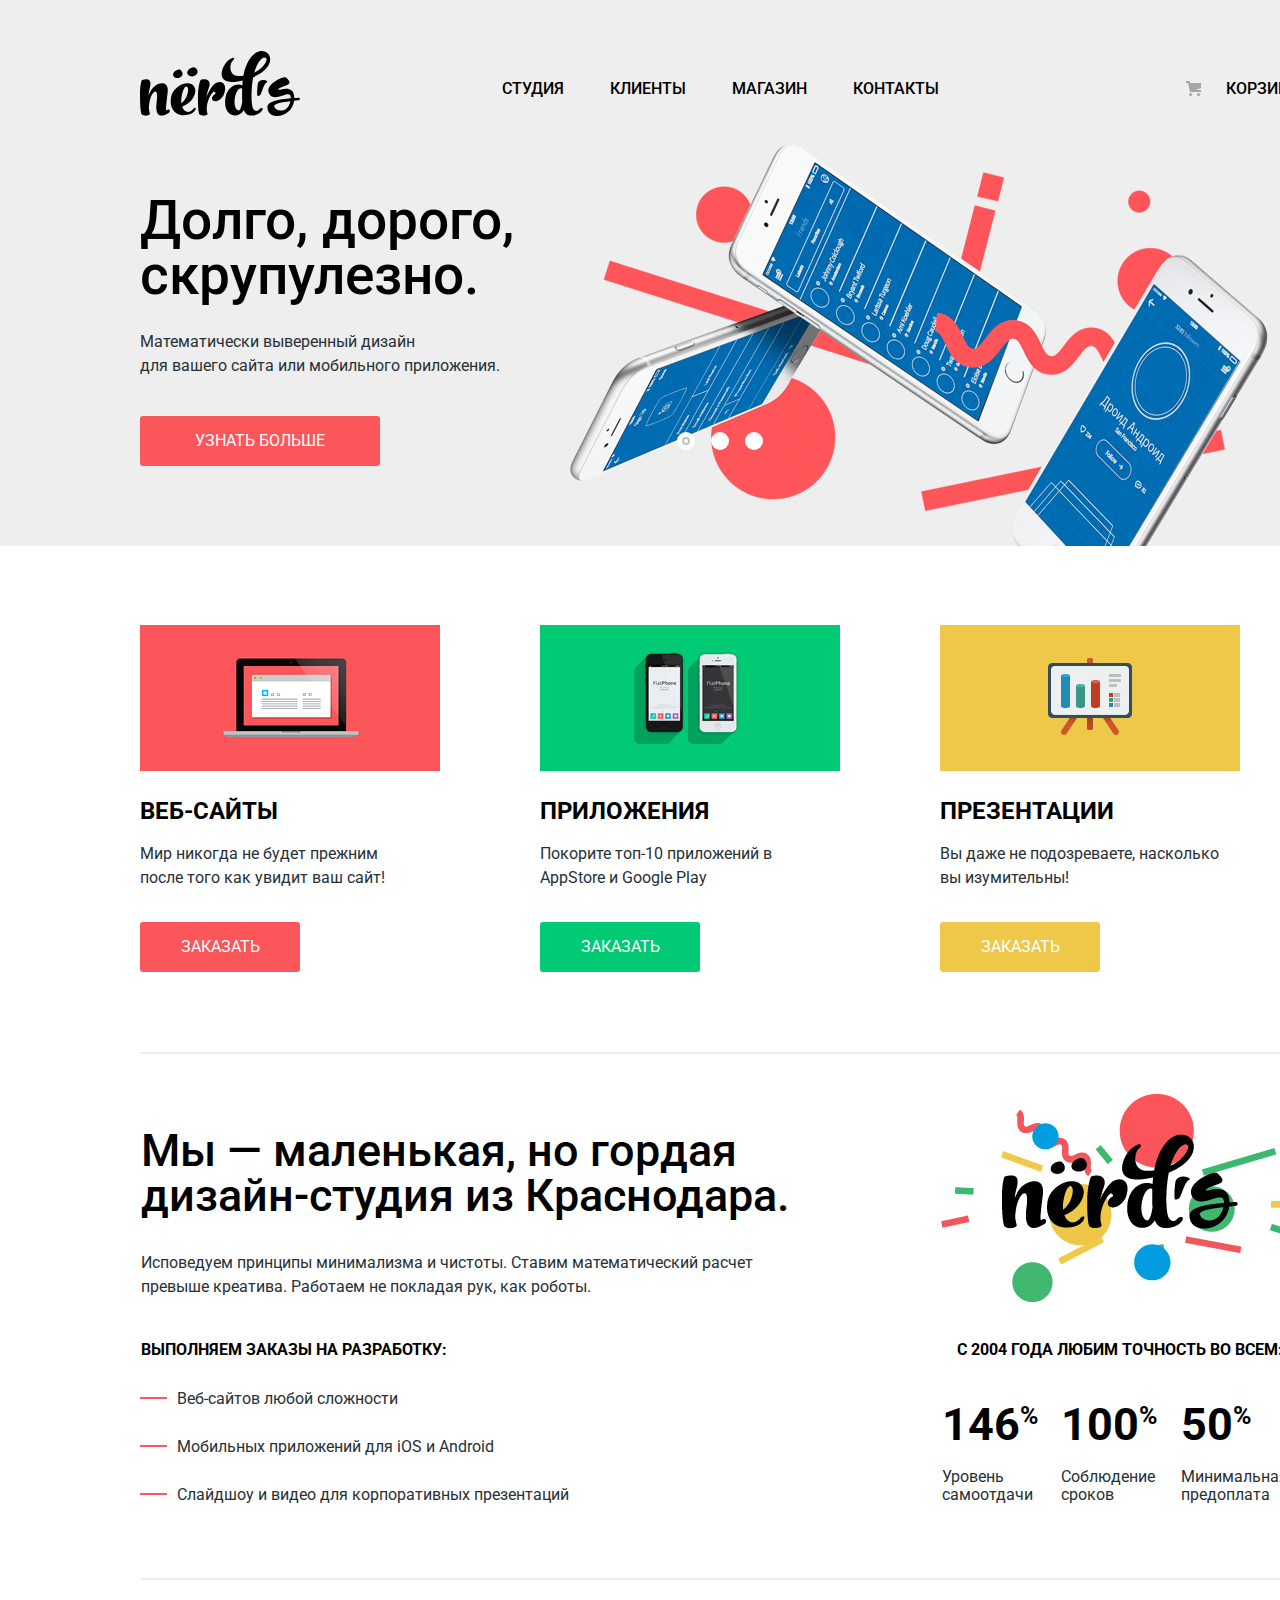
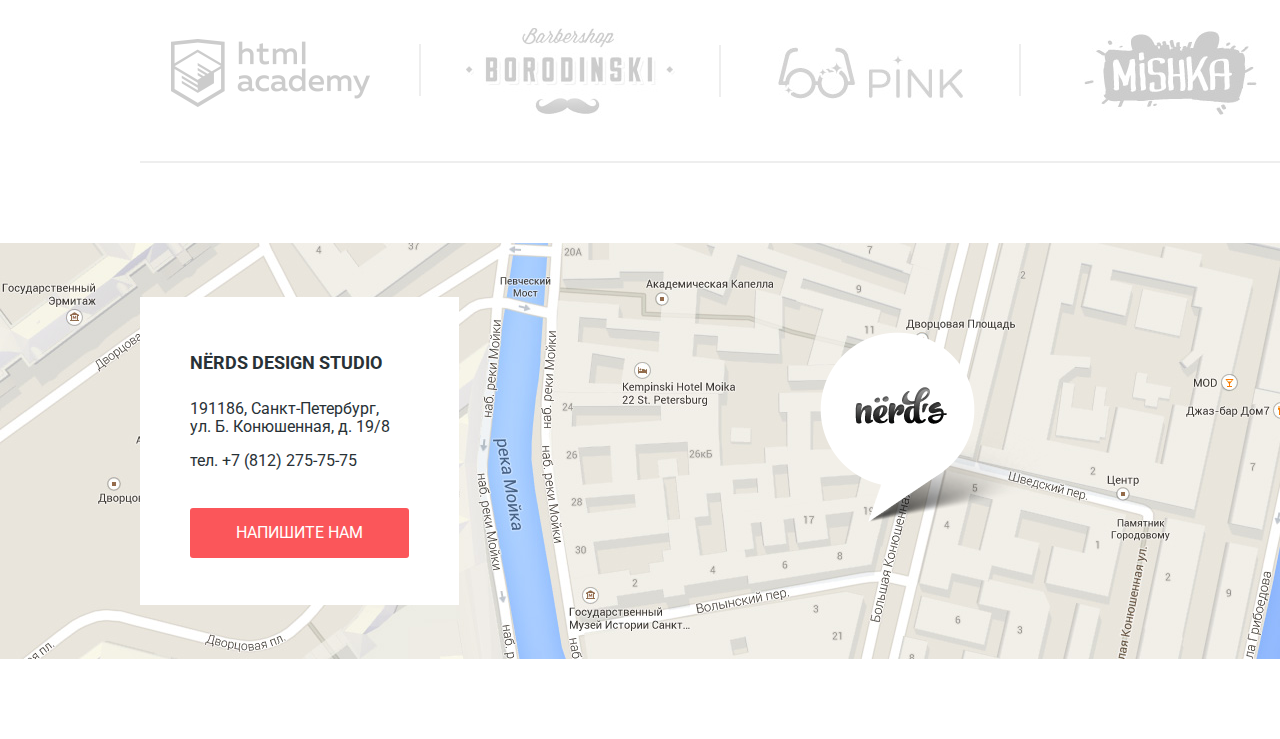
==== index.html @ 0a1ac8be "Нердс -первая страница" ====
<!DOCTYPE html>
<html lang="ru">
  <head>
    <meta charset="utf-8">
    <title>HTML Academy: Нёрдс</title>
    <link href="css/normalize.css" rel="stylesheet">
    <link href="css/style.css" rel="stylesheet">
    <link href="https://fonts.googleapis.com/css?family=Roboto:400,500,700&amp;subset=cyrillic" rel="stylesheet">
  </head>
  <body>
    <header class="main-container">
      <nav class="main-navigation">
        <a class="main-navigation-logo">
          <img src="img/nerds-logo.svg" width="160" height="65" alt="Логотип Нёрдс">
        </a>
        <ul class="site-navigation">
          <li><a class="site-navigation-item" href="studio.html">Студия</a></li>
          <li><a class="site-navigation-item" href="clients.html">Клиенты</a></li>
          <li><a class="site-navigation-item" href="shop.html">Магазин</a></li>
          <li><a class="site-navigation-item" href="contacts.html">Контакты</a></li>
        </ul>
        <ul class="user-navigation">
          <li><a class="user-navigation-item" href="basket.html">Корзина</a></li>
        </ul>
      </nav>
    </header>
    <main class="main-container">
      <h1 class="visually-hidden">Дизайн-студия Нёрдс</h1>
      <section class="slider">
        <div class="container">
          <h2 class="visually-hidden">Наши преимущества</h2>
          <input class="visually-hidden" type="radio" id="product-1" name="toggle" checked>
          <input class="visually-hidden" type="radio" id="product-2" name="toggle">
          <input class="visually-hidden" type="radio" id="product-3" name="toggle">
          <div class="slider-controls">
            <label class="slider-controls-item slider-controls-item--1" for="product-1">Первый</label>
            <label class="slider-controls-item slider-controls-item--2" for="product-2">Второй</label>
            <label class="slider-controls-item slider-controls-item--3" for="product-3">Третий</label>
          </div>
          <ul class="slider-list">
            <li class="slider-item">
              <h3>Долго, дорого,<br>скрупулезно.</h3>
              <p>Математически выверенный дизайн<br>для вашего сайта или мобильного приложения.</p>
              <a class="slider-item-button button" href="learn-more.html">Узнать больше</a>
            </li>
            <li class="slider-item">
              <h3>Любим математику как никто другой</h3>
              <p>Никакого креатива, только математические формулы для расчета идеальных пропорций.</p>
              <a class="slider-item-button button" href="learn-more.html">Узнать больше</a>
            </li>
            <li class="slider-item">
              <h3>Только ночь,<br>только хардкор</h3>
              <p>Работать днем, как все? Мы против этого.<br>Ближе к полуночи работа только начинается.</p>
              <a class="slider-item-button button" href="learn-more.html">Узнать больше</a>
            </li>
          </ul>
        </div>
      </section>
      <section class="product-navigation">
        <h2 class="visually-hidden">Профиль наших работ</h2>
        <ul class="product-list">
          <li class="first-product">
            <img src="img/illustration-1.png" width="300" height="146" alt="картинка веб-сайта">
            <div class="product-text">
              <h3>Веб-сайты</h3>
              <p>Мир никогда не будет прежним после того как увидит ваш сайт!</p>
              <a href="order.html">Заказать</a>
            </div>
          </li>
          <li class="second-product">
            <img src="img/illustration-2.png" width="300" height="146" alt="картинка смартфонов">
            <div class="product-text">
              <h3>Приложения</h3>
              <p>Покорите топ-10 приложений в AppStore и Google Play</p>
              <a href="order.html">Заказать</a>
            </div>
          </li>
          <li class="third-product">
            <img src="img/illustration-3.png" width="300" height="146" alt="картинка презентации">
            <div class="product-text">
              <h3>Презентации</h3>
              <p>Вы даже не подозреваете, насколько вы изумительны!</p>
              <a href="order.html">Заказать</a>
            </div>
          </li>
        </ul>
      </section>
      <section class="advantage">
        <h2 class="visually-hidden">Наши отличия от других студий</h2>
        <div class="column-1">
          <h3>Мы — маленькая, но гордая
              дизайн-студия из Краснодара. </h3>
          <p>Исповедуем принципы минимализма и чистоты. Ставим математический расчет
              превыше креатива. Работаем не покладая рук, как роботы.</p>
          <h4>Выполняем заказы на разработку:</h4>
          <ul class="dev-list">
            <li class="dev-list-item">Веб-сайтов любой сложности</li>
            <li class="dev-list-item">Мобильных приложений для iOS и Android</li>
            <li class="dev-list-item">Слайдшоу и видео для корпоративных презентаций</li>
          </ul>
        </div>
        <div class="column-2">
          <img src="img/nerds-illustration.png" width="360" height="208" alt="Логотип Нёрдс праздничный">
          <table class="accuracy">
            <caption>с 2004 года Любим точность во всем:</caption>
            <tr class="row-1">
              <td>146<span>%</span></td>
              <td>100<span>%</span></td>
              <td>50<span>%</span></td>
            </tr>
            <tr class="row-2">
              <td>Уровень самоотдачи</td>
              <td>Соблюдение сроков</td>
              <td>Минимальная предоплата</td>
            </tr>
          </table>
        </div>
      </section>
      <section class="examples">
        <h2 class="visually-hidden">Наши работы</h2>
        <ul class="examples-list">
          <li class="examples-list-item">
            <a class="customers" href="">
            <span class="visually-hidden">HTML Academy</span>
            <img src="img/logo-1-png.png" width="199" height="68" alt="логотип HTML Academy">
          </a></li>
          <li class="examples-list-item">
            <a class="customers" href="">
            <span class="visually-hidden">Barbershop Borodinski</span>
            <img src="img/logo-2-png.jpg" width="209" height="90" alt="логотип барбершопа Бородински">
          </a></li>
          <li class="examples-list-item">
            <a class="customers" href="">
            <span class="visually-hidden">Pink</span>
            <img src="img/logo-3-png.jpg" width="185" height="52" alt="логотип Пинк">
          </a></li>
          <li class="examples-list-item">
            <a class="customers" href="">
              <span class="visually-hidden">Mishka</span>
              <img src="img/logo-4-png.jpg" width="173" height="84" alt="логотип Мишка">
            </a></li>
        </ul>
      </section>
      <section class="map">
        <h2 class="visually-hidden">Наше расположение</h2>
        <iframe src="https://www.google.com/maps/embed?pb=!1m18!1m12!1m3!1d1998.6037872533216!2d30.320858716006118!3d59.93871648187625!2m3!1f0!2f0!3f0!3m2!1i1024!2i768!4f13.1!3m3!1m2!1s0x4696310fca145cc1%3A0x42b32648d8238007!2z0JHQvtC70YzRiNCw0Y8g0JrQvtC90Y7RiNC10L3QvdCw0Y8g0YPQuy4sIDE5LzgsINCh0LDQvdC60YIt0J_QtdGC0LXRgNCx0YPRgNCzLCAxOTExODY!5e0!3m2!1sru!2sru!4v1552341875978" width="1440" height="416" style="border:0" allowfullscreen></iframe>
        <div class="address">
          <b>NЁRDS DESIGN STUDIO</b>
          <p>191186, Санкт-Петербург, ул. Б. Конюшенная, д. 19/8</p>
          <p>тел. +7 (812) 275-75-75</p>
          <button class="button-form" type="button">Напишите нам</button>
        </div>
        <img class="map-marker" src="img/map-marker-png.png" width="231" height="190" alt="отмеченное положение студии на карте">
      </section>
    </main>
    <footer class="main-container"></footer>
  </body>
</html>
---- css/style.css ----
body {
  font-family: 'Roboto', Arial, sans-serif;
  font-size: 16px;
  font-weight: normal;
  line-height: 24px;
  margin: 0;
  padding: 0;
  color: #283136;
}

.visually-hidden:not(:focus):not(:active),
input[type='checkbox'].visually-hidden,
input[type='radio'].visually-hidden {
  position: absolute;
  overflow: hidden;
  clip: rect(0 0 0 0);
  width: 1px;
  height: 1px;
  margin: -1px;
  padding: 0;
  white-space: nowrap;
  border: 0;
  -webkit-clip-path: inset(100%);
          clip-path: inset(100%);
}

a {
  text-decoration: none;
}

.main-container {
  width: 1440px;
  margin-left: auto;
  margin-right: auto;
}

.main-navigation {
  display: flex;
  width: 1440px;
  color: #000000;
  line-height: 30px;
  text-transform: uppercase;
  font-weight: 500;
  padding: 51px 140px 0;
  margin-right: auto;
  margin-left: auto;
  background-color: #eeeeee;
  box-sizing: border-box
}

.site-navigation,
.user-navigation {
  list-style: none;
  margin: 0;
  display: flex;
  flex-wrap: wrap;
}

.site-navigation {
  width: 885px;
  margin-right: auto;
  padding: 0 0 0 178px;
  align-items: center;
  box-sizing: border-box;
}

.user-navigation {
  max-width: 109px; /*???*/
}

.site-navigation-item,
.user-navigation-item {
  color: #000000;
  overflow-wrap: break-word; /*???*/
  word-wrap: break-word;
}

.site-navigation li {
  padding: 0 22px 0 24px;
}

.user-navigation li {
  padding: 0;
  align-self: center;
}

.user-navigation-item {
  position: relative;
  padding-left: 30px;
}

.user-navigation-item::before {
  content: "";
  position: absolute;
  top: 2px;
  left: -10px;
  width:15px;
  height: 15px;
  background: url("../img/cart-icon.svg") no-repeat;
}

.main-navigation-logo:hover {
  opacity: 0.8;
}

.main-navigation-logo:active {
  opacity: 0.3;
}

.site-navigation-item:hover,
.user-navigation-item:hover {
  color: #fb565a;
}

.site-navigation-item:active,
.user-navigation-item:active {
  color: rgba(0, 0, 0, 0.3);
}

.container {
  width: 1200px;
  margin: 0 auto;
  padding: 0 20px;
  box-sizing: border-box;
}

.slider {
  position: relative;
  background-color: #eeeeee;
}

.slider-controls {
  position: absolute;
  left: 50%;
  bottom: 104px;
  z-index: 100;
  width: 160px;
  height: 18px;
  text-align: center;
  font-size: 0;
  transform: translateX(-50%);
}

.slider-list {
  list-style: none;
  margin: 0;
  padding: 0;
}

.slider-item h3 {
  font-weight: 500;
  font-size: 55px;
  line-height: 55px;
  max-width: 600px;
  margin-top: -11px;
  margin-bottom: 27px;
  color: #000000;
}

.slider-item p {
  max-width: 430px;
  margin: 0;
  margin-bottom: 38px;
}

.button {
  display: block;
  width: 240px;
  line-height: 18px;
  color: #ffffff;
  background-color: #fb565a;
  padding: 16px 0;
  box-sizing: border-box;
  text-transform: uppercase;
  text-align: center;
  border-radius: 3px;
  border: none;
}

.button:hover,
.button:focus {
  background-color: #e74246;
}

.button:active {
  color: rgba(255, 255, 255, 0.3);

  background-color: #d7373b;
  box-shadow: 0 3px rgba(0, 0, 0, 0.1) inset;
}

.slider-controls {
  position: absolute;
  left: 50%;
  bottom: 104px;
  z-index: 100;

  width: 160px;
  height: 18px;

  text-align: center;
  font-size: 0;
  transform: translateX(-50%);
}

.slider-controls label {
  position: relative;
  display: inline-block;
  width: 18px;
  height: 18px;
  padding: 8px;
  border-radius: 50%;
  cursor: pointer;
}

.slider-controls label::after {
  content: "";
  position: absolute;
  top: 8px;
  left: 8px;
  z-index: 1;
  width: 18px;
  height: 18px;
  background: #ffffff;
  border-radius: 50%;
}

.slider-item {
  display: none;
  padding: 78px 0 80px 0;
}

.slider-item:nth-child(1) {
  background-image: url("../img/slide-1.png");
  background-repeat: no-repeat;
  background-position: 93% 18px;
}

.slider-item:nth-child(2) {
  background-image: url("../img/slide-2.png");
  background-repeat: no-repeat;
  background-position: 100% 0;
}

.slider-item:nth-child(3) {
  background-image: url("../img/slide-3.png");
  background-repeat: no-repeat;
  background-position: 100% 20px;
}

#product-1:checked ~ .slider-list .slider-item:nth-child(1) {
  display: block;
}

#product-2:checked ~ .slider-list .slider-item:nth-child(2) {
  display: block;
}

#product-3:checked ~ .slider-list .slider-item:nth-child(3) {
  display: block;
}

#product-1:checked ~ .slider-controls .slider-controls-item--1::before,
#product-2:checked ~ .slider-controls .slider-controls-item--2::before,
#product-3:checked ~ .slider-controls .slider-controls-item--3::before {
  content: "";
  position: absolute;
  left: 50%;
  top: 50%;
  z-index: 2;
  width: 4px;
  height: 4px;
  margin: -4px;
  background-color: inherit;
  border: 2px solid #c1c1c1;
  border-radius: 50%;
}

.product-navigation::after {
  content: "";
  display: block;
  width: 1160px;
  height: 2px;
  border: 1px solid #eeeeee;
  box-sizing: border-box;
  margin-left: auto;
  margin-right: auto;
}

.advantage::after {
  content: "";
  display: block;
  width: 1160px;
  height: 2px;
  border: 1px solid #eeeeee;
  box-sizing: border-box;
  margin-left: auto;
  margin-right: auto;
}

.examples::after {
  content: "";
  display: block;
  width: 1160px;
  height: 2px;
  border: 1px solid #eeeeee;
  box-sizing: border-box;
  margin-left: auto;
  margin-right: auto;
}

.product-list {
  display: flex;
  flex-wrap: wrap;
  list-style: none;
  margin: 0;
  padding: 79px 200px 0px 140px;
  box-sizing: border-box;
}

.product-list li {
  width: 300px;
  margin-right: 100px;
  margin-bottom: 80px;
}

.product-list li:nth-child(3n) {
  margin-right: 0;
}

.product-list h3 {
  font-size: 24px;
  line-height: 30px;
  font-weight: bold;
  text-transform: uppercase;
  margin-top: 18px;
  margin-bottom: 0px;
  color: #000000;
}

.product-list p {
  margin-bottom: 32px;
}

.product-list a {
  display: block;
  width: 160px;
  color: #ffffff;
  text-transform: uppercase;
  line-height: 18px;
  box-sizing: border-box;
  padding: 16px 0;
  text-align: center;
  border-radius: 3px;
}

.product-text {
  width: 281px;
}

.first-product a {
  background-color: #fb565a;
}

.first-product a:hover {
  background-color: #e74246;
}

.first-product a:active {
  color: rgba(255, 255, 255, 0.3);
  background-color: #d7373b;
}

.second-product a {
  background-color: #00ca74;
}

.second-product a:hover {
  background-color: #00bc6c;
}

.second-product a:active {
  color: rgba(255, 255, 255, 0.3);
  background-color: #00aa62;
}

.third-product a {
  background-color: #efc84a;
}

.third-product a:hover {
  background-color: #eab534;
}

.third-product a:active {
  color: rgba(255, 255, 255, 0.3);
  background-color: #e5a722;
}

.advantage {
  display: flex;
  flex-wrap: wrap;
  width: 1440px;
  padding: 40px 140px 48px 141px;
  box-sizing: border-box;
}

.column-1 h3 {
  width: 650px;
  font-size: 45px;
  line-height: 45px;
  font-weight: 500;
  color: #000000;
  margin-top: 34px;
  margin-bottom: 33px;
}

.column-1 h4 {
  max-width: 650px;
  font-weight: bold;
  color: #000000;
  text-transform: uppercase;
  margin-top: 39px;
  margin-bottom: 25px;
}

.column-1 p {
  width: 616px;
}

.dev-list {
  list-style: none;
  padding: 0;
  margin: 0;
}

.dev-list-item {
  position: relative;
  width: 616px;
  padding: 0 0 24px 36px;
}

.dev-list-item::before {
  content: "";
  position: absolute;
  top: 10px;
  left: -1px;
  width:25px;
  border: 1px solid #fb565a;
}

.column-1 {
  margin-right: auto;
}

.column-2 {
  margin-bottom: 72px;
}

.column-2 h4 {
  text-align: center;
  color: #000000;
  text-transform: uppercase;
  margin-top: 29px;
  margin-bottom: 40px;
}

.accuracy {
  width: 360px;
  margin-top: 29px;
}

.accuracy caption {
  color: #000000;
  text-transform: uppercase;
  font-weight: bold;
}

.row-1 td {
  width: 112px;
  padding: 40px 0px 0px 0;
}

.row-2 td {
  padding: 29px 0px 0px 0;
}

.accuracy tr:first-child {
  font-size: 45px;
  color: #000000;
  font-weight: bold;
}

.accuracy tr:last-child {
  line-height: 18px;
}

.accuracy span {
  vertical-align: super;
  font-size: 25px;
}

.examples-list {
  display: flex;
  flex-wrap: wrap;
  width: 1190px;
  list-style: none;
  padding: 0;
  margin: 0;
  margin-left: auto;
  margin-right: auto;
  padding-bottom: 36px;
}

.examples-list-item {
  position: relative;
  width: 290px;
  align-self: center;
  margin-left: 10px;

}

.examples-list-item:first-child {
  margin-left: 0;
}

.examples-list-item::after {
  position: absolute;
  content: "";
  display: block;
  width: 2px;
  height: 52px;
  border: 1px solid #eeeeee;
  box-sizing: border-box;
}

.examples-list-item:first-child::after {
  top: 5px;
  left: 294px;
}

.examples-list-item:nth-child(2)::after {
  top: 17px;
  left: 294px;
}

.examples-list-item:nth-child(3)::after {
  top: -3px;
  left: 294px;
}

.examples-list-item:last-child::after {
  display: none;
}

.customers {
  display: block;
  text-align: center;
}

.map {
  position: relative;
  width: 100%;
  height: 496px;
  padding-top: 80px;
  background: url(../img/map.jpg) no-repeat 0 80px;
}

.address {
  position: absolute;
  left:140px;
  top: 134px;
  width: 319px;
  background-color: #ffffff;
  padding: 51px 68px 47px 50px;
  box-sizing: border-box;
}

.address b {
  display: block;
  font-size: 18px;
  line-height: 30px;
  font-weight: bold;
  margin-bottom: 22px;
}

.address p {
  line-height: 18px;
}

.button-form {
  width: 219px;
  padding: 16px 33px;
  margin-top: 22px;
  background-color: #fb565a;
  color: #ffffff;
  border-radius: 3px;
  text-transform: uppercase;
  box-sizing: border-box;
  border: none;
}

.map-marker {
  position: absolute;
  top: 169px;
  right: 389px;
}
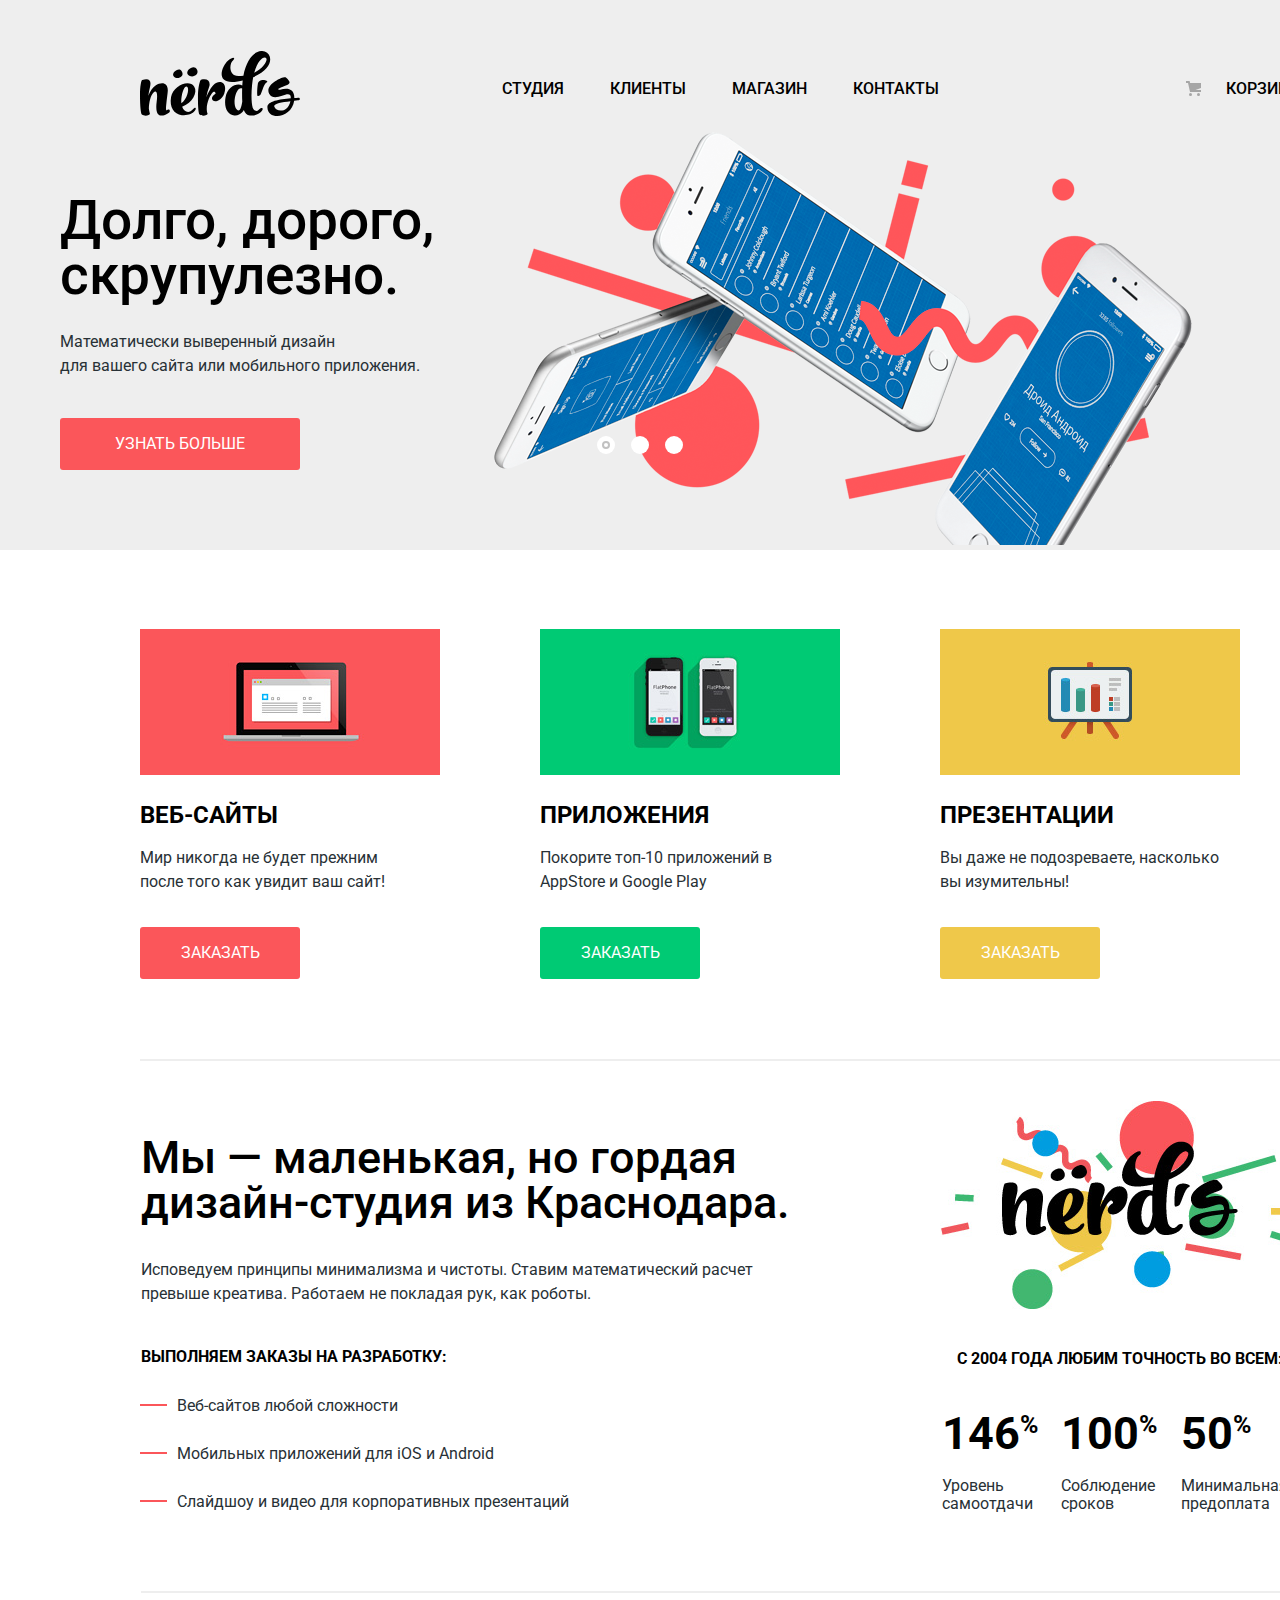
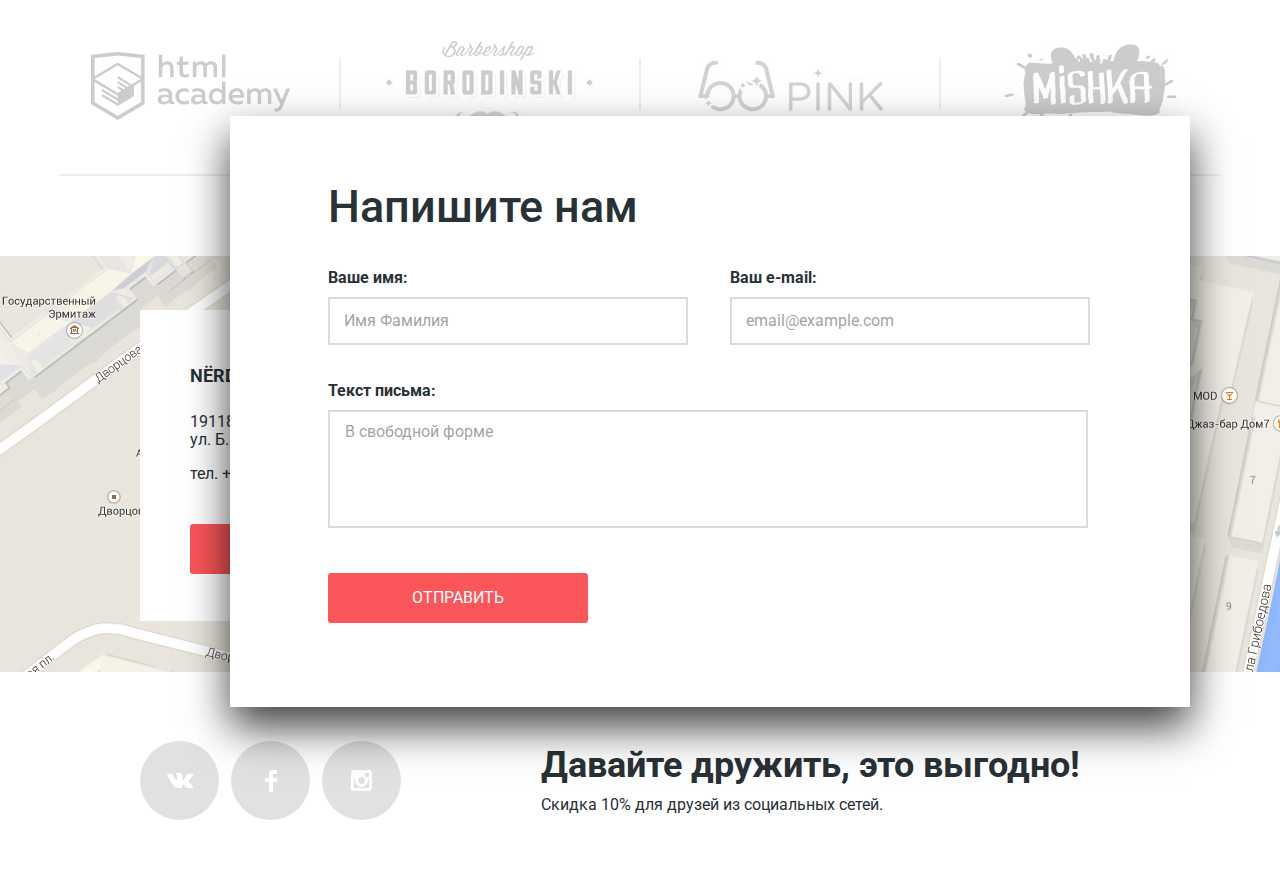
==== commit 7d2cd0ff: "Первая страница" ====
--- a/index.html
+++ b/index.html
@@ -8,7 +8,7 @@
     <link href="https://fonts.googleapis.com/css?family=Roboto:400,500,700&amp;subset=cyrillic" rel="stylesheet">
   </head>
   <body>
-    <header class="main-container">
+    <header class="main-header">
       <nav class="main-navigation">
         <a class="main-navigation-logo">
           <img src="img/nerds-logo.svg" width="160" height="65" alt="Логотип Нёрдс">
@@ -24,7 +24,7 @@
         </ul>
       </nav>
     </header>
-    <main class="main-container">
+    <main>
       <h1 class="visually-hidden">Дизайн-студия Нёрдс</h1>
       <section class="slider">
         <div class="container">
@@ -56,7 +56,7 @@
           </ul>
         </div>
       </section>
-      <section class="product-navigation">
+      <section class="product-navigation main-container">
         <h2 class="visually-hidden">Профиль наших работ</h2>
         <ul class="product-list">
           <li class="first-product">
@@ -85,7 +85,7 @@
           </li>
         </ul>
       </section>
-      <section class="advantage">
+      <section class="advantage main-container">
         <h2 class="visually-hidden">Наши отличия от других студий</h2>
         <div class="column-1">
           <h3>Мы — маленькая, но гордая
@@ -143,16 +143,42 @@
       </section>
       <section class="map">
         <h2 class="visually-hidden">Наше расположение</h2>
-        <iframe src="https://www.google.com/maps/embed?pb=!1m18!1m12!1m3!1d1998.6037872533216!2d30.320858716006118!3d59.93871648187625!2m3!1f0!2f0!3f0!3m2!1i1024!2i768!4f13.1!3m3!1m2!1s0x4696310fca145cc1%3A0x42b32648d8238007!2z0JHQvtC70YzRiNCw0Y8g0JrQvtC90Y7RiNC10L3QvdCw0Y8g0YPQuy4sIDE5LzgsINCh0LDQvdC60YIt0J_QtdGC0LXRgNCx0YPRgNCzLCAxOTExODY!5e0!3m2!1sru!2sru!4v1552341875978" width="1440" height="416" style="border:0" allowfullscreen></iframe>
+        <iframe src="https://www.google.com/maps/embed?pb=!1m18!1m12!1m3!1d1998.6037872533216!2d30.320858716006118!3d59.93871648187625!2m3!1f0!2f0!3f0!3m2!1i1024!2i768!4f13.1!3m3!1m2!1s0x4696310fca145cc1%3A0x42b32648d8238007!2z0JHQvtC70YzRiNCw0Y8g0JrQvtC90Y7RiNC10L3QvdCw0Y8g0YPQuy4sIDE5LzgsINCh0LDQvdC60YIt0J_QtdGC0LXRgNCx0YPRgNCzLCAxOTExODY!5e0!3m2!1sru!2sru!4v1552341875978" width="100%" height="416" style="border:0" allowfullscreen></iframe>
         <div class="address">
           <b>NЁRDS DESIGN STUDIO</b>
           <p>191186, Санкт-Петербург, ул. Б. Конюшенная, д. 19/8</p>
           <p>тел. +7 (812) 275-75-75</p>
           <button class="button-form" type="button">Напишите нам</button>
         </div>
-        <img class="map-marker" src="img/map-marker-png.png" width="231" height="190" alt="отмеченное положение студии на карте">
+        <form class="write-us-form" name="write-us" method="POST" action="https://echo.htmlacademy.ru">
+          <p class="form-title">Напишите нам</p>
+          <p class="first-row">
+            <label>Ваше имя:
+            <input type="text" name="name" id="name-id" value="" placeholder="Имя Фамилия">
+            </label>
+            <label>Ваш e-mail:
+              <input type="text" name="email" id="email-id" value="" placeholder="email@example.com" pattern="[A-Za-z]{1,}@[A-Za-z]{1,}[.][A-Za-z]{1,}">
+            </label>
+          </p>
+          <p class="second-row">
+            <label>Текст письма:
+              <input type="text" name="letter" id="letter-id" value="" placeholder="В свободной форме">
+            </label>
+          </p>
+          <button class="form-button" type="submit" name="send">ОТПРАВИТЬ</button>
+        </form>
       </section>
     </main>
-    <footer class="main-container"></footer>
+    <footer class=" main-footer main-container">
+      <ul class="social-footer">
+        <li><a class="social-button vk" href=#><span class="visually-hidden">Вконтакте</span></a></li>
+        <li><a class="social-button fb" href=#><span class="visually-hidden">Фэйсбук</span></a></li>
+        <li><a class="social-button ig" href=#><span class="visually-hidden">Инстаграм</span></a></li>
+      </ul>
+      <div class="discount">
+        <b>Давайте дружить, это выгодно!</b>
+        <p>Скидка 10% для друзей из социальных сетей.</p>
+      </div>
+    </footer>
   </body>
 </html>
--- a/css/style.css
+++ b/css/style.css
@@ -26,6 +26,10 @@
 
 a {
   text-decoration: none;
+}
+
+.main-header {
+  background-color: #eeeeee;
 }
 
 .main-container {
@@ -129,18 +133,6 @@
   background-color: #eeeeee;
 }
 
-.slider-controls {
-  position: absolute;
-  left: 50%;
-  bottom: 104px;
-  z-index: 100;
-  width: 160px;
-  height: 18px;
-  text-align: center;
-  font-size: 0;
-  transform: translateX(-50%);
-}
-
 .slider-list {
   list-style: none;
   margin: 0;
@@ -155,12 +147,16 @@
   margin-top: -11px;
   margin-bottom: 27px;
   color: #000000;
+  overflow-wrap: break-word;
+  word-wrap: break-word;
 }
 
 .slider-item p {
   max-width: 430px;
   margin: 0;
-  margin-bottom: 38px;
+  margin-bottom: 40px;
+  overflow-wrap: break-word;
+  word-wrap: break-word;
 }
 
 .button {
@@ -169,12 +165,14 @@
   line-height: 18px;
   color: #ffffff;
   background-color: #fb565a;
-  padding: 16px 0;
+  padding: 17px 0;
   box-sizing: border-box;
   text-transform: uppercase;
   text-align: center;
   border-radius: 3px;
   border: none;
+  overflow-wrap: break-word;
+  word-wrap: break-word;
 }
 
 .button:hover,
@@ -201,6 +199,8 @@
   text-align: center;
   font-size: 0;
   transform: translateX(-50%);
+  overflow-wrap: break-word;
+  word-wrap: break-word;
 }
 
 .slider-controls label {
@@ -233,7 +233,7 @@
 .slider-item:nth-child(1) {
   background-image: url("../img/slide-1.png");
   background-repeat: no-repeat;
-  background-position: 93% 18px;
+  background-position: 94% 6px;
 }
 
 .slider-item:nth-child(2) {
@@ -336,10 +336,14 @@
   margin-top: 18px;
   margin-bottom: 0px;
   color: #000000;
+  overflow-wrap: break-word;
+  word-wrap: break-word;
 }
 
 .product-list p {
-  margin-bottom: 32px;
+  margin-bottom: 33px;
+  overflow-wrap: break-word;
+  word-wrap: break-word;
 }
 
 .product-list a {
@@ -349,7 +353,7 @@
   text-transform: uppercase;
   line-height: 18px;
   box-sizing: border-box;
-  padding: 16px 0;
+  padding: 17px 0;
   text-align: center;
   border-radius: 3px;
 }
@@ -413,6 +417,8 @@
   color: #000000;
   margin-top: 34px;
   margin-bottom: 33px;
+  overflow-wrap: break-word;
+  word-wrap: break-word;
 }
 
 .column-1 h4 {
@@ -426,6 +432,8 @@
 
 .column-1 p {
   width: 616px;
+  overflow-wrap: break-word;
+  word-wrap: break-word;
 }
 
 .dev-list {
@@ -454,7 +462,7 @@
 }
 
 .column-2 {
-  margin-bottom: 72px;
+  margin-bottom: 76px;
 }
 
 .column-2 h4 {
@@ -467,7 +475,7 @@
 
 .accuracy {
   width: 360px;
-  margin-top: 29px;
+  margin-top: 31px;
 }
 
 .accuracy caption {
@@ -561,7 +569,6 @@
 .map {
   position: relative;
   width: 100%;
-  height: 496px;
   padding-top: 80px;
   background: url(../img/map.jpg) no-repeat 0 80px;
 }
@@ -586,12 +593,14 @@
 
 .address p {
   line-height: 18px;
+  overflow-wrap: break-word;
+  word-wrap: break-word;
 }
 
 .button-form {
   width: 219px;
   padding: 16px 33px;
-  margin-top: 22px;
+  margin-top: 25px;
   background-color: #fb565a;
   color: #ffffff;
   border-radius: 3px;
@@ -605,3 +614,211 @@
   top: 169px;
   right: 389px;
 }
+
+.main-footer {
+  display: flex;
+  width: 1440px;
+  box-sizing: border-box;
+  padding: 62px 140px;
+}
+
+.social-footer {
+  display: flex;
+  list-style: none;
+  padding: 0;
+  margin: 0;
+}
+
+.social-button {
+  display: block;
+  width: 79px;
+  height: 79px;
+  border-radius: 50%;
+  margin-right: 12px;
+}
+
+.vk {
+  background: #e1e1e1 url(../img/vk-icon.svg) no-repeat 50% 50%;
+}
+
+.fb {
+  background: #e1e1e1 url(../img/fb-icon.svg) no-repeat 50% 50%;
+}
+
+.ig {
+  background: #e1e1e1 url(../img/insta-icon.svg) no-repeat 50% 50%;
+}
+
+.social-button:hover {
+  background-color: #e74246;
+}
+
+.social-button:active {
+  background-color: #d7373b;
+}
+
+.discount {
+  margin-left: 128px;
+}
+
+.vk:active {
+  background-image: url(../img/vk-icon-active.svg);
+}
+
+.fb:active {
+  background-image: url("../img/fb-icon-active.svg");
+}
+
+.ig:active {
+  background-image: url("../img/insta-icon-active.svg");
+}
+
+.discount b {
+  display: block;
+  font-size: 36px;
+  line-height: 36px;
+  font-weight: bold;
+  margin-top: 6px;
+  margin-bottom: -5px;
+}
+
+.discount p{
+  line-height: 22px;
+}
+
+.write-us-form {
+  position: absolute;
+  z-index: 1;
+  top: -12%;
+  left: 18%;
+  width: 960px;
+  line-height: 18px;
+  box-sizing: border-box;
+  padding: 68px 100px 84px 98px;
+  box-shadow: 0px 20px 40px 0 rgba(0, 1, 1, 0.75);
+  background-color: #ffffff;
+}
+
+.write-us-form::after {
+  position: absolute;
+  z-index: 2;
+  top: 78px;
+  right: 90px;
+  content: ""
+  display: block;
+  width: 21px;
+  height: 21px;
+  background: url("../img/close-cross.svg") no-repeat;
+  opacity: 0.3;
+}
+
+.write-us-form:hover::after {
+  opacity: 1;
+}
+
+.write-us-form:active::after {
+  opacity: 0.1;
+}
+
+.first-row {
+  display: flex;
+  flex-wrap: wrap;
+  justify-content: space-between;
+}
+
+.form-title {
+  font-size: 45px;
+  line-height: 45px;
+  font-weight: 500;
+  margin: 0;
+  margin-bottom: 40px;
+}
+
+.write-us-form label {
+  font-weight: bold;
+}
+
+.first-row label {
+  max-width: 360px;
+}
+
+.second-row label {
+  max-width: 760px;
+}
+
+.write-us-form input {
+  box-sizing: border-box;
+  border: 2px solid #d7dcde;
+  margin-top: 10px;
+}
+
+.first-row input {
+  display: block;
+  width: 360px;
+  padding: 13px 14px;
+  margin-bottom: 21px;
+}
+
+.second-row input {
+  width: 760px;
+  min-height: 118px;
+  padding: 11px 15px 84px 15px;
+  margin-bottom: 29px;
+}
+
+.form-button {
+  width: 260px;
+  padding: 16px 83px;
+  color: #ffffff;
+  background-color: #fb565a;
+  border-radius: 3px;
+  border: none;
+  overflow-wrap: break-word;
+  word-wrap: break-word;
+}
+
+.write-us-form input::-webkit-input-placeholder {
+  color:rgba(68, 68, 68, 0.5);
+}
+
+.write-us-form input::-moz-placeholder {
+  color:rgba(68, 68, 68, 0.5);
+}
+
+.write-us-form input:-moz-placeholder {
+  color:rgba(68, 68, 68, 0.5);
+}
+
+.write-us-form input:-ms-input-placeholder {
+  color:rgba(68, 68, 68, 0.5);
+}
+
+.write-us-form input:hover {
+  border: 2px solid #b4b9bb;
+}
+
+.write-us-form input:focus {
+  border: 2px solid #000000;
+  outline: none;
+}
+
+.write-us-form input:invalid {
+  color: #e74246;
+  border: 2px solid #e74246;
+}
+
+.write-us-form input:focus::-webkit-input-placeholder {
+  color:#444444;
+}
+
+.write-us-form input:focus::-moz-placeholder {
+  color:#444444;
+}
+
+.write-us-form input:focus:-moz-placeholder {
+  color:#444444;
+}
+
+.write-us-form input:focus:-ms-input-placeholder {
+  color:#444444;
+}
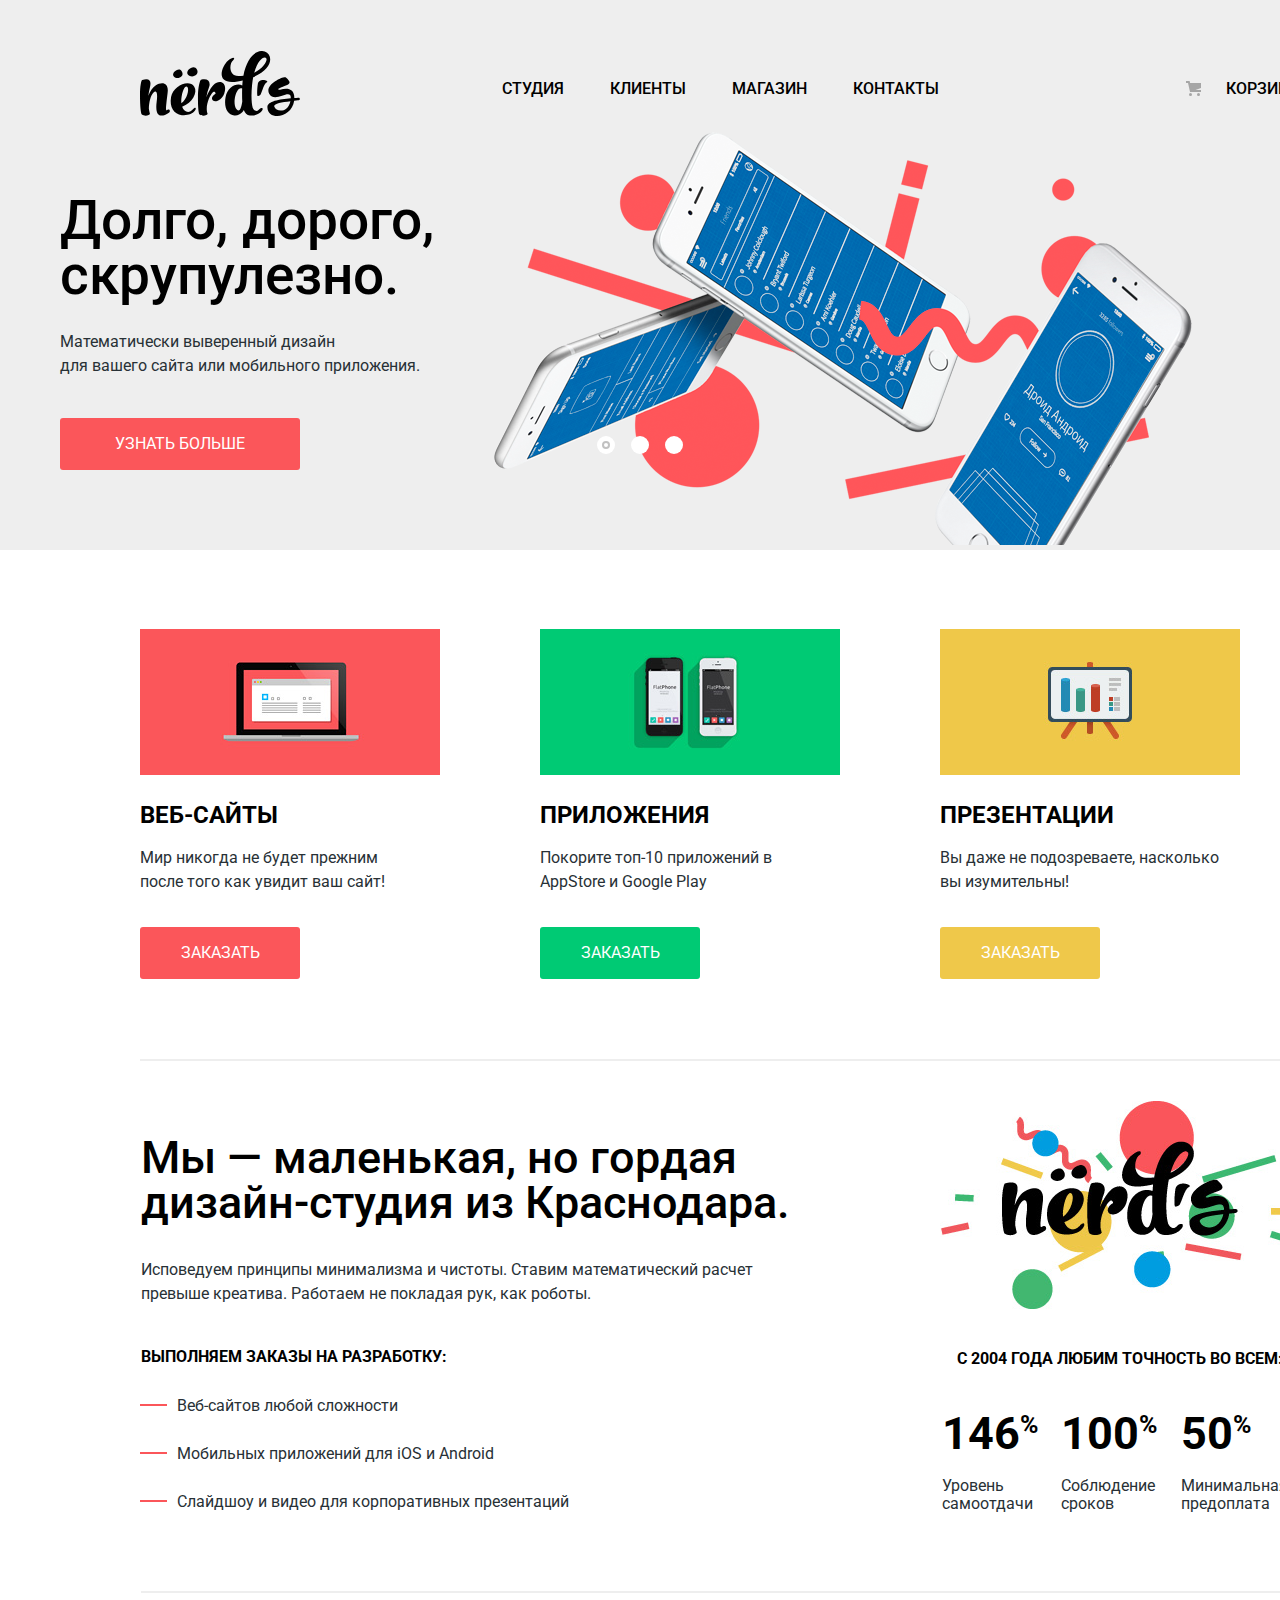
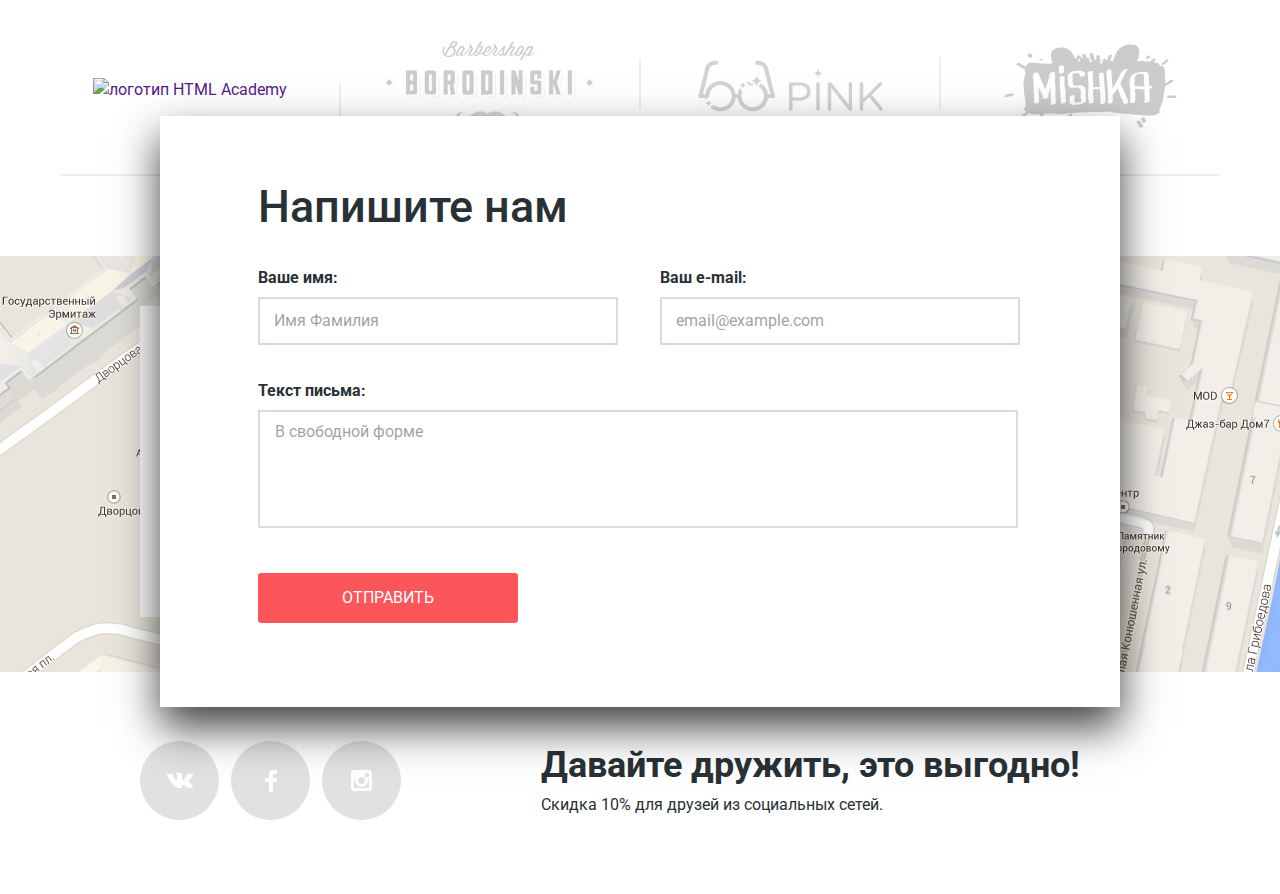
==== commit 754bd3cd: "Первый-лист-поправки" ====
--- a/index.html
+++ b/index.html
@@ -144,11 +144,13 @@
       <section class="map">
         <h2 class="visually-hidden">Наше расположение</h2>
         <iframe src="https://www.google.com/maps/embed?pb=!1m18!1m12!1m3!1d1998.6037872533216!2d30.320858716006118!3d59.93871648187625!2m3!1f0!2f0!3f0!3m2!1i1024!2i768!4f13.1!3m3!1m2!1s0x4696310fca145cc1%3A0x42b32648d8238007!2z0JHQvtC70YzRiNCw0Y8g0JrQvtC90Y7RiNC10L3QvdCw0Y8g0YPQuy4sIDE5LzgsINCh0LDQvdC60YIt0J_QtdGC0LXRgNCx0YPRgNCzLCAxOTExODY!5e0!3m2!1sru!2sru!4v1552341875978" width="100%" height="416" style="border:0" allowfullscreen></iframe>
-        <div class="address">
-          <b>NЁRDS DESIGN STUDIO</b>
-          <p>191186, Санкт-Петербург, ул. Б. Конюшенная, д. 19/8</p>
-          <p>тел. +7 (812) 275-75-75</p>
-          <button class="button-form" type="button">Напишите нам</button>
+        <div class="main-container">
+          <div class="address">
+            <b>NЁRDS DESIGN STUDIO</b>
+            <p>191186, Санкт-Петербург, ул. Б. Конюшенная, д. 19/8</p>
+            <p>тел. +7 (812) 275-75-75</p>
+            <button class="button-form" type="button">Напишите нам</button>
+          </div>
         </div>
         <form class="write-us-form" name="write-us" method="POST" action="https://echo.htmlacademy.ru">
           <p class="form-title">Напишите нам</p>
--- a/css/style.css
+++ b/css/style.css
@@ -33,6 +33,7 @@
 }
 
 .main-container {
+  position: relative;
   width: 1440px;
   margin-left: auto;
   margin-right: auto;
@@ -576,7 +577,7 @@
 .address {
   position: absolute;
   left:140px;
-  top: 134px;
+  bottom: 62px;
   width: 319px;
   background-color: #ffffff;
   padding: 51px 68px 47px 50px;
@@ -690,7 +691,8 @@
   position: absolute;
   z-index: 1;
   top: -12%;
-  left: 18%;
+  left: 50%;
+  transform: translateX(-50%);
   width: 960px;
   line-height: 18px;
   box-sizing: border-box;
@@ -701,7 +703,7 @@
 
 .write-us-form::after {
   position: absolute;
-  z-index: 2;
+  z-index: 100;
   top: 78px;
   right: 90px;
   content: ""
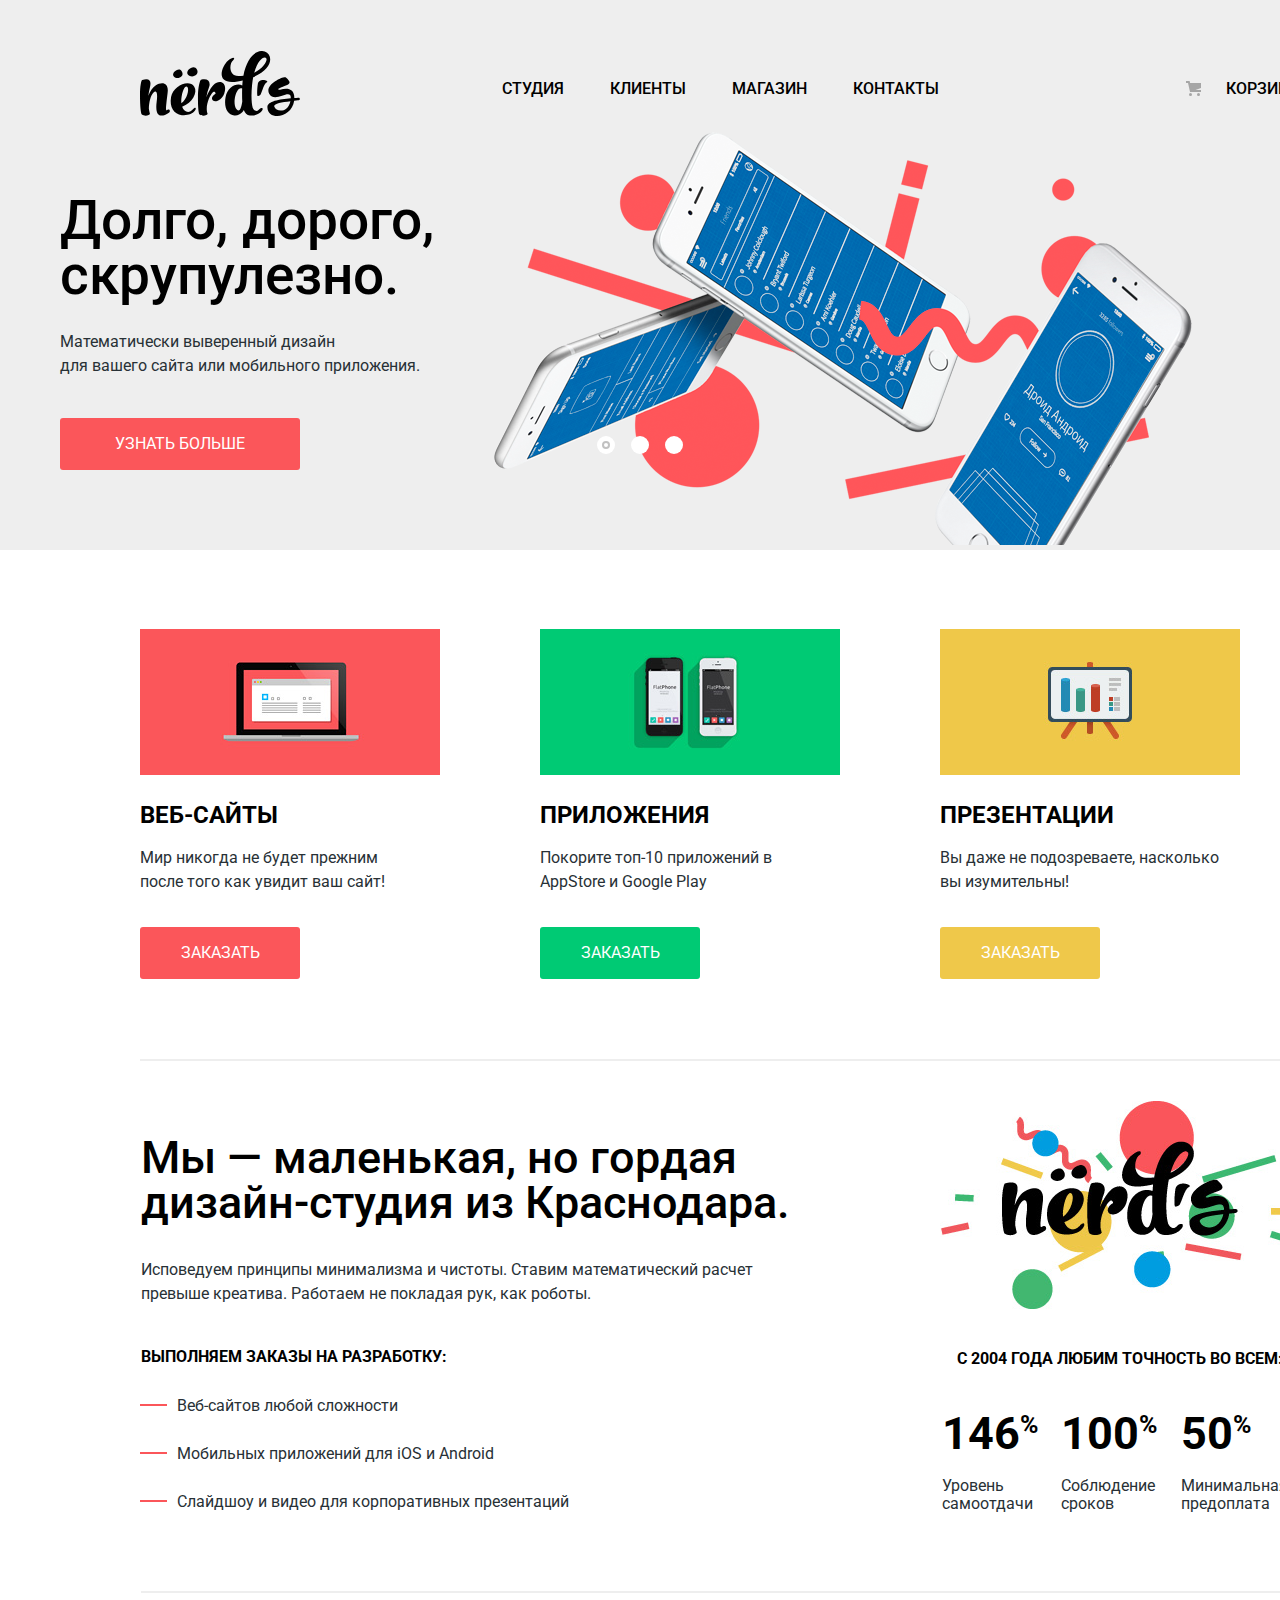
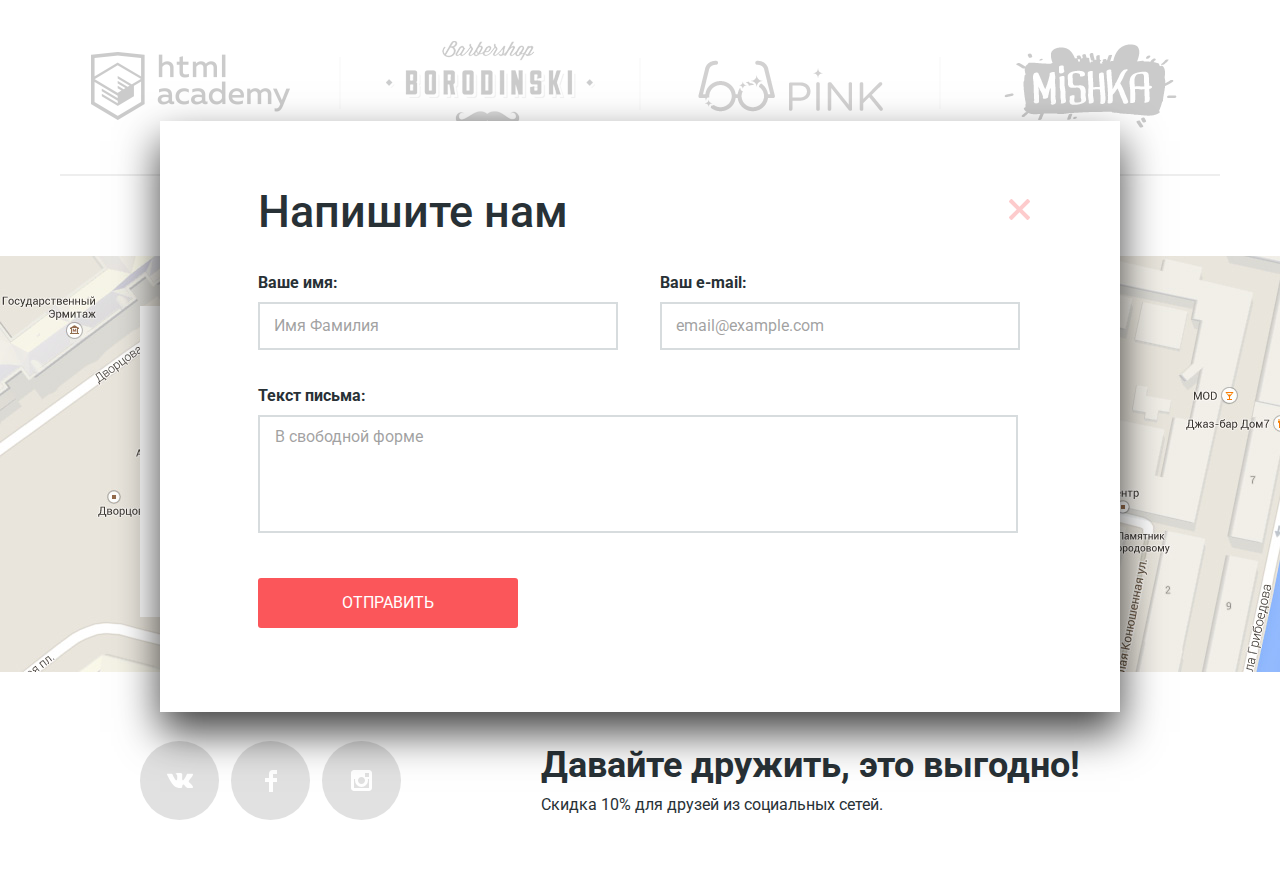
==== commit 51fb62a1: "Нердс -2 страница готова" ====
--- a/index.html
+++ b/index.html
@@ -120,24 +120,24 @@
         <h2 class="visually-hidden">Наши работы</h2>
         <ul class="examples-list">
           <li class="examples-list-item">
-            <a class="customers" href="">
+            <a class="customers" href="https://htmlacademy.ru/intensive/htmlcss">
             <span class="visually-hidden">HTML Academy</span>
-            <img src="img/logo-1-png.png" width="199" height="68" alt="логотип HTML Academy">
+            <img src="./img/logo-1-png-copy.png" width="199" height="68" alt="логотип HTML Academy">
           </a></li>
           <li class="examples-list-item">
             <a class="customers" href="">
             <span class="visually-hidden">Barbershop Borodinski</span>
-            <img src="img/logo-2-png.jpg" width="209" height="90" alt="логотип барбершопа Бородински">
+            <img src="./img/logo-2-png-copy.png" width="209" height="90" alt="логотип барбершопа Бородински">
           </a></li>
           <li class="examples-list-item">
             <a class="customers" href="">
             <span class="visually-hidden">Pink</span>
-            <img src="img/logo-3-png.jpg" width="185" height="52" alt="логотип Пинк">
+            <img src="./img/logo-3-png-copy.png" width="185" height="52" alt="логотип Пинк">
           </a></li>
           <li class="examples-list-item">
             <a class="customers" href="">
               <span class="visually-hidden">Mishka</span>
-              <img src="img/logo-4-png.jpg" width="173" height="84" alt="логотип Мишка">
+              <img src="./img/logo-4-png-copy.png" width="173" height="84" alt="логотип Мишка">
             </a></li>
         </ul>
       </section>
--- a/css/style.css
+++ b/css/style.css
@@ -40,6 +40,8 @@
 }
 
 .main-navigation {
+  display: -webkit-box;
+  display: -ms-flexbox;
   display: flex;
   width: 1440px;
   color: #000000;
@@ -50,23 +52,30 @@
   margin-right: auto;
   margin-left: auto;
   background-color: #eeeeee;
-  box-sizing: border-box
+  -webkit-box-sizing: border-box;
+          box-sizing: border-box
 }
 
 .site-navigation,
 .user-navigation {
   list-style: none;
   margin: 0;
+  display: -webkit-box;
+  display: -ms-flexbox;
   display: flex;
-  flex-wrap: wrap;
+  -ms-flex-wrap: wrap;
+      flex-wrap: wrap;
 }
 
 .site-navigation {
   width: 885px;
   margin-right: auto;
   padding: 0 0 0 178px;
-  align-items: center;
-  box-sizing: border-box;
+  -webkit-box-align: center;
+      -ms-flex-align: center;
+          align-items: center;
+  -webkit-box-sizing: border-box;
+          box-sizing: border-box;
 }
 
 .user-navigation {
@@ -86,7 +95,9 @@
 
 .user-navigation li {
   padding: 0;
-  align-self: center;
+  -ms-flex-item-align: center;
+      -ms-grid-row-align: center;
+      align-self: center;
 }
 
 .user-navigation-item {
@@ -126,7 +137,8 @@
   width: 1200px;
   margin: 0 auto;
   padding: 0 20px;
-  box-sizing: border-box;
+  -webkit-box-sizing: border-box;
+          box-sizing: border-box;
 }
 
 .slider {
@@ -167,7 +179,8 @@
   color: #ffffff;
   background-color: #fb565a;
   padding: 17px 0;
-  box-sizing: border-box;
+  -webkit-box-sizing: border-box;
+          box-sizing: border-box;
   text-transform: uppercase;
   text-align: center;
   border-radius: 3px;
@@ -185,7 +198,8 @@
   color: rgba(255, 255, 255, 0.3);
 
   background-color: #d7373b;
-  box-shadow: 0 3px rgba(0, 0, 0, 0.1) inset;
+  -webkit-box-shadow: 0 3px rgba(0, 0, 0, 0.1) inset;
+          box-shadow: 0 3px rgba(0, 0, 0, 0.1) inset;
 }
 
 .slider-controls {
@@ -199,7 +213,9 @@
 
   text-align: center;
   font-size: 0;
-  transform: translateX(-50%);
+  -webkit-transform: translateX(-50%);
+      -ms-transform: translateX(-50%);
+          transform: translateX(-50%);
   overflow-wrap: break-word;
   word-wrap: break-word;
 }
@@ -283,7 +299,8 @@
   width: 1160px;
   height: 2px;
   border: 1px solid #eeeeee;
-  box-sizing: border-box;
+  -webkit-box-sizing: border-box;
+          box-sizing: border-box;
   margin-left: auto;
   margin-right: auto;
 }
@@ -294,7 +311,8 @@
   width: 1160px;
   height: 2px;
   border: 1px solid #eeeeee;
-  box-sizing: border-box;
+  -webkit-box-sizing: border-box;
+          box-sizing: border-box;
   margin-left: auto;
   margin-right: auto;
 }
@@ -305,18 +323,23 @@
   width: 1160px;
   height: 2px;
   border: 1px solid #eeeeee;
-  box-sizing: border-box;
+  -webkit-box-sizing: border-box;
+          box-sizing: border-box;
   margin-left: auto;
   margin-right: auto;
 }
 
 .product-list {
+  display: -webkit-box;
+  display: -ms-flexbox;
   display: flex;
-  flex-wrap: wrap;
+  -ms-flex-wrap: wrap;
+      flex-wrap: wrap;
   list-style: none;
   margin: 0;
   padding: 79px 200px 0px 140px;
-  box-sizing: border-box;
+  -webkit-box-sizing: border-box;
+          box-sizing: border-box;
 }
 
 .product-list li {
@@ -353,7 +376,8 @@
   color: #ffffff;
   text-transform: uppercase;
   line-height: 18px;
-  box-sizing: border-box;
+  -webkit-box-sizing: border-box;
+          box-sizing: border-box;
   padding: 17px 0;
   text-align: center;
   border-radius: 3px;
@@ -403,11 +427,15 @@
 }
 
 .advantage {
+  display: -webkit-box;
+  display: -ms-flexbox;
   display: flex;
-  flex-wrap: wrap;
+  -ms-flex-wrap: wrap;
+      flex-wrap: wrap;
   width: 1440px;
   padding: 40px 140px 48px 141px;
-  box-sizing: border-box;
+  -webkit-box-sizing: border-box;
+          box-sizing: border-box;
 }
 
 .column-1 h3 {
@@ -510,8 +538,11 @@
 }
 
 .examples-list {
+  display: -webkit-box;
+  display: -ms-flexbox;
   display: flex;
-  flex-wrap: wrap;
+  -ms-flex-wrap: wrap;
+      flex-wrap: wrap;
   width: 1190px;
   list-style: none;
   padding: 0;
@@ -524,9 +555,19 @@
 .examples-list-item {
   position: relative;
   width: 290px;
-  align-self: center;
+  -ms-flex-item-align: center;
+      -ms-grid-row-align: center;
+      align-self: center;
   margin-left: 10px;
-
+  opacity: 0.2;
+}
+
+.examples-list-item:hover {
+  opacity: 1;
+}
+
+.examples-list-item:active {
+  opacity: 0.1;
 }
 
 .examples-list-item:first-child {
@@ -540,7 +581,8 @@
   width: 2px;
   height: 52px;
   border: 1px solid #eeeeee;
-  box-sizing: border-box;
+  -webkit-box-sizing: border-box;
+          box-sizing: border-box;
 }
 
 .examples-list-item:first-child::after {
@@ -581,7 +623,8 @@
   width: 319px;
   background-color: #ffffff;
   padding: 51px 68px 47px 50px;
-  box-sizing: border-box;
+  -webkit-box-sizing: border-box;
+          box-sizing: border-box;
 }
 
 .address b {
@@ -606,7 +649,8 @@
   color: #ffffff;
   border-radius: 3px;
   text-transform: uppercase;
-  box-sizing: border-box;
+  -webkit-box-sizing: border-box;
+          box-sizing: border-box;
   border: none;
 }
 
@@ -617,13 +661,18 @@
 }
 
 .main-footer {
+  display: -webkit-box;
+  display: -ms-flexbox;
   display: flex;
   width: 1440px;
-  box-sizing: border-box;
+  -webkit-box-sizing: border-box;
+          box-sizing: border-box;
   padding: 62px 140px;
 }
 
 .social-footer {
+  display: -webkit-box;
+  display: -ms-flexbox;
   display: flex;
   list-style: none;
   padding: 0;
@@ -690,14 +739,18 @@
 .write-us-form {
   position: absolute;
   z-index: 1;
-  top: -12%;
+  top: -11%;
   left: 50%;
-  transform: translateX(-50%);
+  -webkit-transform: translateX(-50%);
+      -ms-transform: translateX(-50%);
+          transform: translateX(-50%);
   width: 960px;
   line-height: 18px;
-  box-sizing: border-box;
+  -webkit-box-sizing: border-box;
+          box-sizing: border-box;
   padding: 68px 100px 84px 98px;
-  box-shadow: 0px 20px 40px 0 rgba(0, 1, 1, 0.75);
+  -webkit-box-shadow: 0px 20px 40px 0 rgba(0, 1, 1, 0.75);
+          box-shadow: 0px 20px 40px 0 rgba(0, 1, 1, 0.75);
   background-color: #ffffff;
 }
 
@@ -706,7 +759,7 @@
   z-index: 100;
   top: 78px;
   right: 90px;
-  content: ""
+  content: "";
   display: block;
   width: 21px;
   height: 21px;
@@ -723,9 +776,14 @@
 }
 
 .first-row {
+  display: -webkit-box;
+  display: -ms-flexbox;
   display: flex;
-  flex-wrap: wrap;
-  justify-content: space-between;
+  -ms-flex-wrap: wrap;
+      flex-wrap: wrap;
+  -webkit-box-pack: justify;
+      -ms-flex-pack: justify;
+          justify-content: space-between;
 }
 
 .form-title {
@@ -749,7 +807,8 @@
 }
 
 .write-us-form input {
-  box-sizing: border-box;
+  -webkit-box-sizing: border-box;
+          box-sizing: border-box;
   border: 2px solid #d7dcde;
   margin-top: 10px;
 }
@@ -824,3 +883,618 @@
 .write-us-form input:focus:-ms-input-placeholder {
   color:#444444;
 }
+
+.inner-page h1 {
+  display: block;
+  font-size: 55px;
+  line-height: 55px;
+  font-weight: 500;
+  background-color: #eeeeee;
+  width: 100%;
+  text-align: center;
+  margin-top: 0;
+  padding: 66px 140px 109px 140px;
+  -webkit-box-sizing: border-box;
+          box-sizing: border-box;
+  overflow-wrap: break-word;
+  word-wrap: break-word;
+}
+
+.photo {
+  position: relative;
+}
+
+.photo::before {
+  content: "";
+  position: absolute;
+  top:-40px;
+  width: 360px;
+  height: 40px;
+  background: url(../img/browser.svg) no-repeat;
+  opacity: 0.12;
+}
+
+.photo:hover::before {
+  opacity: 1;
+}
+
+.network-list,
+.features-list,
+.sorting-list,
+.photos,
+.pagenator,
+.arrows {
+  list-style: none;
+  padding: 0;
+  margin: 0;
+}
+
+.sorting {
+  display: -webkit-box;
+  display: -ms-flexbox;
+  display: flex;
+  max-width: 771px;
+  margin-bottom: 94px;
+}
+
+.sorting-list {
+  display: -webkit-box;
+  display: -ms-flexbox;
+  display: flex;
+  -ms-flex-wrap: wrap;
+      flex-wrap: wrap;
+  margin-top: 4px;
+}
+
+.arrows {
+  display: -webkit-box;
+  display: -ms-flexbox;
+  display: flex;
+  margin-top: 8px;
+}
+
+.inner-net {
+  display: -webkit-box;
+  display: -ms-flexbox;
+  display: flex;
+  width: 1440px;
+  margin-left: auto;
+  margin-right: auto;
+  padding: 17px 128px;
+  -webkit-box-sizing: border-box;
+          box-sizing: border-box;
+  margin-bottom: -37px;
+}
+
+.photos {
+  display: -webkit-box;
+  display: -ms-flexbox;
+  display: flex;
+  -ms-flex-wrap: wrap;
+      flex-wrap: wrap;
+  margin-bottom: -12px;
+}
+
+.photo-info {
+  display: none;
+  position: absolute;
+  bottom: 7px;
+  width: 360px;
+  text-align: center;
+  -webkit-box-sizing: border-box;
+          box-sizing: border-box;
+  background-color: #eeeeee;
+  padding: 35px 67px 43px 66px;
+}
+
+.photo:hover .photo-info {
+  display: block;
+}
+
+.photo-info h3 {
+  font-size: 18px;
+  line-height: 30px;
+  font-weight: bold;
+  text-transform: uppercase;
+  overflow-wrap: break-word;
+  word-wrap: break-word;
+}
+
+.photo-info p {
+  font-size: 16px;
+  line-height: 18px;
+  overflow-wrap: break-word;
+  word-wrap: break-word;
+}
+
+.info-1 {
+  padding:  8px 80px 40px 80px;
+}
+
+.info-2 {
+  padding: 8px 67px 40px 66px;
+}
+
+.info-3 {
+  padding: 8px 80px 40px 81px;
+}
+
+.info-4{
+  padding: 8px 78px 40px 77px;
+}
+
+.info-5{
+  padding: 8px 74px 40px 73px;
+}
+
+.info-6{
+  padding: 8px 76px 40px 76px;
+}
+
+.photo {
+  margin-right: 40px;
+  margin-bottom: 68px;
+}
+
+
+.photo:nth-child(2n) {
+  margin-right: 0;
+}
+
+.photo-price {
+  width: 200px;
+  padding: 17px 61px;
+  margin-top: 11px;
+  color: #ffffff;
+  border-radius: 3px;
+  border: none;
+  -webkit-box-sizing: border-box;
+          box-sizing: border-box;
+  background-color: #fb565a;
+  overflow-wrap: break-word;
+  word-wrap: break-word;
+}
+
+.photo-price:hover {
+  background-color: #e74246;
+}
+
+.photo-price:active {
+  background-color: #d7373b;
+  -webkit-box-shadow: inset 0px 3px 0 0 rgba(0, 1, 1, 0.1);
+          box-shadow: inset 0px 3px 0 0 rgba(0, 1, 1, 0.1);
+  outline: none;
+}
+
+.sorting b {
+  display: block;
+  font-size: 18px;
+  line-height: 18px;
+  font-weight: bold;
+  color: #000000;
+  margin-right: 267px;
+  padding-top: 3px;
+}
+
+.sorting-list-item {
+  font-size: 14px;
+  line-height: 18px;
+  text-transform: uppercase;
+  color: rgba(0, 0, 0, 0.3);
+  margin-right: 27px;
+}
+
+.sorting-list-item a {
+  display: block;
+  color: rgba(0, 0, 0, 0.3);
+}
+
+.sorting-list-item:hover {
+  color: rgba(0, 0, 0, 0.6);
+}
+
+
+.sorting-list-item:active {
+  color: #000000;
+}
+
+.sorting-list-item:last-child {
+  margin-right: 44px;
+}
+
+.current-sorting-item {
+  color: #000000;
+}
+
+.arrows-item:first-child{
+  width:11px;
+  height: 10px;
+  margin-right: 18px;
+  background: url("../img/icon-down-dir-init-op.svg") no-repeat;
+}
+
+.arrows-item:first-child:hover {
+  background-image: url("../img/icon-down-dir-init.svg");
+}
+
+.arrows-item:first-child:active {
+  background-image: url("../img/icon-down-dir.svg");
+}
+
+.arrows-item:last-child {
+  width:11px;
+  height: 10px;
+  background: url("../img/icon-up-dir-init-op.svg") no-repeat;
+}
+
+.arrows-item:last-child:hover {
+  background-image: url("../img/icon-up-dir-init.svg");
+}
+
+.arrows-item:last-child:active {
+  background-image: url("../img/icon-up-dir.svg");
+}
+
+.arrows  .current-arrow {
+  background-image: url("../img/icon-down-dir.svg");
+}
+
+.arrows-item a {
+  display: block;
+  width: 11px;
+  height: 10px;
+}
+
+.inner-net fieldset {
+  border: none;
+}
+
+.filter {
+  width: 504px;
+  margin-right: 125px;
+}
+
+.inner-net legend {
+  font-size: 18px;
+  line-height: 30px;
+  font-weight: bold;
+  color: #000000;
+  text-transform: uppercase;
+}
+
+.inner-net li {
+  line-height: 20px;
+}
+
+.filter-button {
+  line-height: 18px;
+  font-weight: 500;
+  color: #000000;
+  width: 260px;
+  padding: 16px;
+  margin-left: 13px;
+  text-align: center;
+  background-color: #eeeeee;
+  border-radius: 3px;
+  border: none;
+  overflow-wrap: break-word;
+  word-wrap: break-word;
+}
+
+.filter-button:hover {
+  background-color: #dfdfdf;
+}
+
+.filter-button:active {
+  color: rgba(0, 0, 0, 0.3);
+  background-color: #d5d5d5;
+  -webkit-box-shadow: inset 0px 3px 0 0 rgba(0, 1, 1, 0.1);
+          box-shadow: inset 0px 3px 0 0 rgba(0, 1, 1, 0.1);
+  outline: none;
+}
+
+.range-filter {
+  width: 260px;
+  margin-top: 43px;
+}
+
+.filter-item legend {
+  font-size: 18px;
+  line-height: 24px;
+  text-transform: uppercase;
+  font-weight: 700;
+}
+
+.range-controls {
+  position: relative;
+
+  height: 41px;
+  margin-bottom: 16px;
+  padding-top: 39px;
+  padding-right: 20px;
+  padding-left: 20px;
+
+  background-color: #f1f1f1;
+
+  border-radius: 5px;
+}
+
+.range-controls .scale {
+  height: 2px;
+
+  background: #d7dcde;
+}
+
+.range-controls .bar {
+  width: 70%;
+  height: 2px;
+
+  background: #00ca74;
+}
+
+.range-controls .toggle {
+  position: absolute;
+  top: 31px;
+  left: 0;
+
+  width: 4px;
+  height: 4px;
+  padding: 0;
+
+  border: 8px solid #ffffff;
+  background-color: #ababab;
+  -webkit-box-shadow: 0 2px 1px 0 #cfcfcf;
+          box-shadow: 0 2px 1px 0 #cfcfcf;
+  border-radius: 50%;
+  cursor: pointer;
+}
+
+.range-controls .toggle-min {
+  left: 18px;
+}
+
+.range-controls .toggle-max {
+  left: 160px;
+}
+
+.price-controls {
+  font-size: 0;
+}
+
+.price-controls label {
+  display: inline-block;
+  width: 50%;
+
+  font-size: 16px;
+  text-transform: uppercase;
+}
+
+.price-controls input {
+  width: 60px;
+  padding: 8px 10px;
+  margin-left: 10px;
+
+  font-family: Roboto, Arial, sans-serif;
+  font-size: 16px;
+  text-align: center;
+  color: #283136;
+
+  border: none;
+  border-radius: 5px;
+  background: #f1f1f1;
+}
+
+.max-price {
+  text-align: right;
+}
+
+.price {
+  margin-bottom: 46px;
+}
+
+#adaptive-id + label::before,
+#fixed-id + label::before,
+#rubber-id + label::before {
+  content: "";
+  display: block;
+  position: absolute;
+  top:-3px;
+  width: 25px;
+  height: 25px;
+  background: url("../img/radio-off-0.4.svg") no-repeat;
+}
+
+#adaptive-id + label:hover::before,
+#fixed-id + label:hover::before,
+#rubber-id + label:hover::before {
+  background-image: url("../img/radio-off.svg");
+}
+
+.radio-button:focus + label{
+  outline: 2px solid rgb(35, 140, 182);
+}
+
+.checkbox:focus + label {
+  outline: 2px solid rgb(35, 140, 182);
+}
+
+#adaptive-id:disabled + label::before,
+#fixed-id:disabled + label::before,
+#rubber-id:disabled + label::before {
+  background-image: url("../img/radio-off-0.1.svg");
+}
+
+#adaptive-id:checked + label::before,
+#fixed-id:checked + label::before,
+#rubber-id:checked + label::before {
+  content: "";
+  display: block;
+  position: absolute;
+  top:-3px;
+  width: 25px;
+  height: 25px;
+  background: url("../img/radio-on-0.4.svg") no-repeat;
+}
+
+#adaptive-id:checked + label:hover::before,
+#fixed-id:checked + label:hover::before,
+#rubber-id:checked + label:hover::before {
+  background-image: url("../img/radio-on.svg");
+}
+
+#adaptive-id:checked:disabled + label::before,
+#fixed-id:checked:disabled + label::before,
+#rubber-id:checked:disabled + label::before {
+  background-image: url("../img/radio-on-0.1.svg");
+}
+
+.network-list-item label{
+  padding-left: 35px;
+}
+
+.network-list-item {
+  position: relative;
+  margin-bottom: 20px;
+}
+
+.network-list-item:first-child {
+  margin-top: 10px;
+}
+
+.network {
+  margin-bottom: 15px;
+}
+
+#slider-id + label::before,
+#advantages-id + label::before,
+#news-id + label::before,
+#galery-id + label::before,
+#basket-id + label::before {
+  content: "";
+  display: block;
+  position: absolute;
+  top:-2px;
+  width: 27px;
+  height: 23px;
+  background: url("../img/checkbox-off-0.4.svg") no-repeat;
+}
+
+#slider-id + label:hover::before,
+#advantages-id + label:hover::before,
+#news-id + label:hover::before,
+#galery-id + label:hover::before,
+#basket-id + label:hover::before {
+  background-image: url("../img/checkbox-off.svg");
+}
+
+#slider-id:checked + label::before,
+#advantages-id:checked + label::before,
+#news-id:checked + label::before,
+#galery-id:checked + label::before,
+#basket-id:checked + label::before {
+  content: "";
+  display: block;
+  position: absolute;
+  top:-2px;
+  width: 27px;
+  height: 23px;
+  background: url("../img/checkbox-on-0.4.svg") no-repeat;
+}
+
+#slider-id:checked + label:hover::before,
+#advantages-id:checked + label:hover::before,
+#news-id:checked + label:hover::before,
+#galery-id:checked + label:hover::before,
+#basket-id:checked + label:hover::before {
+  background-image: url("../img/checkbox-on.svg");
+}
+
+#slider-id:disabled + label::before,
+#advantages-id:disabled + label::before,
+#news-id:disabled + label::before,
+#galery-id:disabled + label::before,
+#basket-id:disabled + label::before {
+  background-image: url("../img/checkbox-off-0.1.svg")
+}
+
+#slider-id:checked:disabled + label::before,
+#advantages-id:checked:disabled + label::before,
+#news-id:checked:disabled + label::before,
+#galery-id:checked:disabled + label::before,
+#basket-id:checked:disabled + label::before {
+  background-image: url("../img/checkbox-on-0.1.svg")
+}
+
+.features-list-item {
+  position: relative;
+  margin-bottom: 20px;
+}
+
+.features-list-item label {
+  padding-left: 35px;
+}
+
+.features-list-item:first-child {
+  margin-top: 10px;
+}
+
+.features {
+  margin-bottom: 19px;
+}
+
+.pagenator {
+  display: -webkit-box;
+  display: -ms-flexbox;
+  display: flex;
+  -ms-flex-wrap: wrap;
+      flex-wrap: wrap;
+  max-width: 760px;
+}
+
+.pagenator-item {
+  margin-right: 10px;
+}
+
+.pagenator-item:last-child {
+  margin-right: 0;
+}
+
+.pagenator-item a {
+  display: block;
+  line-height: 18px;
+  font-weight: 500;
+  text-transform: uppercase;
+  color: #000000;
+  padding: 16px 21px;
+  -webkit-box-sizing: border-box;
+          box-sizing: border-box;
+  background-color: #eeeeee;
+}
+
+.pagenator-item a:hover {
+  background-color: #dfdfdf;
+}
+
+.pagenator-item a:active {
+  color: rgba(0, 0, 0, 0.3);
+  background-color: #d5d5d5;
+  -webkit-box-shadow: inset 0px 3px 0 0 rgba(0, 1, 1, 0.1);
+          box-shadow: inset 0px 3px 0 0 rgba(0, 1, 1, 0.1);
+}
+
+.pagenator-item-current a {
+  padding: 13px 18px;
+  background-color: #ffffff;
+  border: 3px solid #dbdbdb;
+  -webkit-box-sizing: border-box;
+          box-sizing: border-box;
+}
+
+.pagenator-item:last-child {
+  width: 260px;
+  text-align: center;
+}
+
+.column-right {
+  width: 1343px;
+}
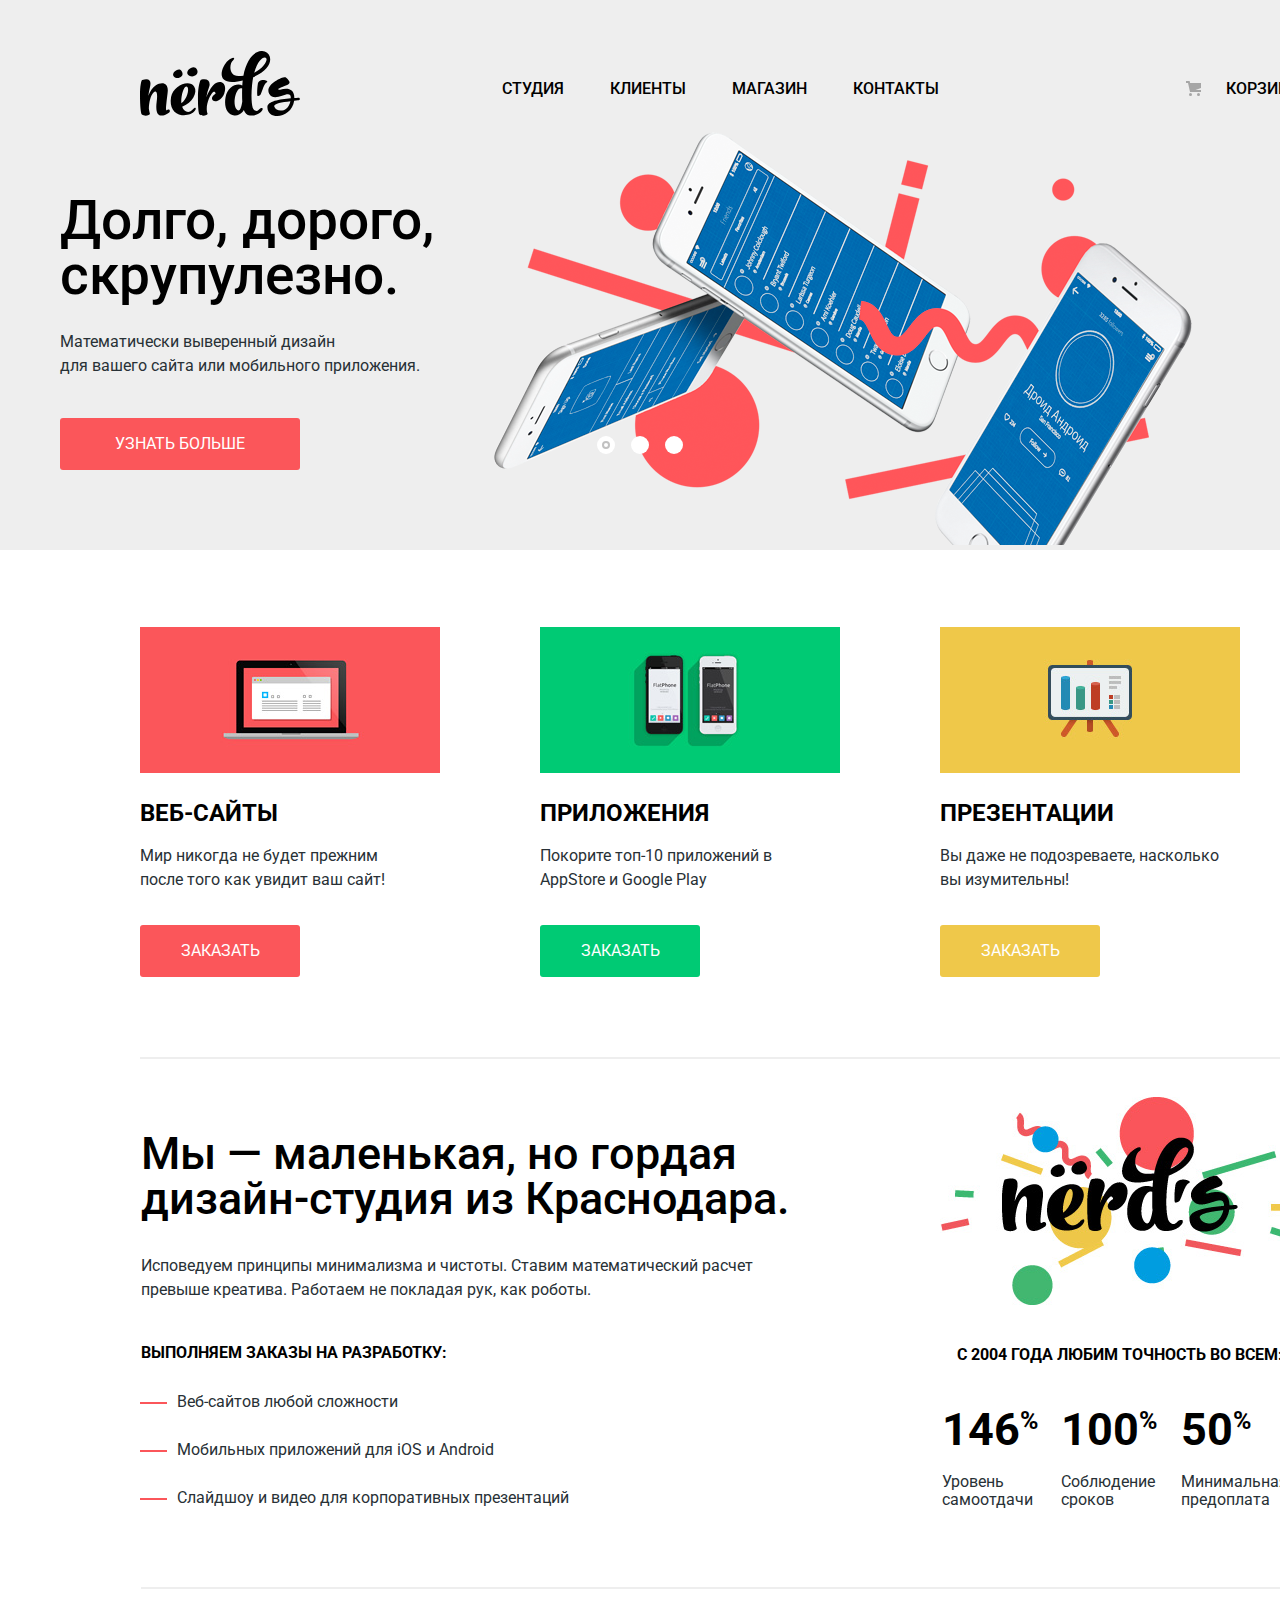
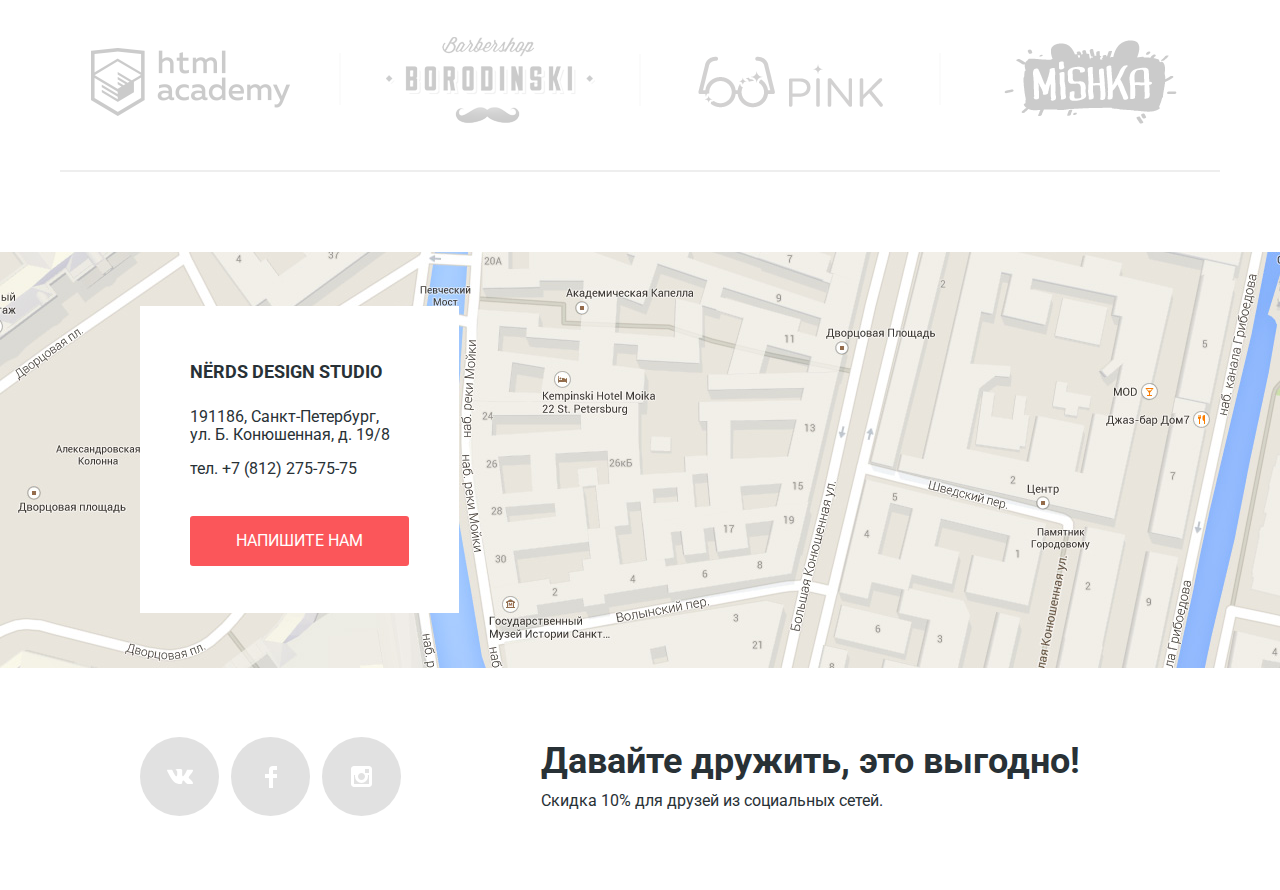
==== commit 5f50d2c2: "Нердс - оживление формы" ====
--- a/index.html
+++ b/index.html
@@ -152,11 +152,11 @@
             <button class="button-form" type="button">Напишите нам</button>
           </div>
         </div>
-        <form class="write-us-form" name="write-us" method="POST" action="https://echo.htmlacademy.ru">
+        <form class="write-us-form form-show" name="write-us" method="POST" action="https://echo.htmlacademy.ru">
           <p class="form-title">Напишите нам</p>
           <p class="first-row">
             <label>Ваше имя:
-            <input type="text" name="name" id="name-id" value="" placeholder="Имя Фамилия">
+            <input type="text" name="your-name" id="name-id" value="" placeholder="Имя Фамилия">
             </label>
             <label>Ваш e-mail:
               <input type="text" name="email" id="email-id" value="" placeholder="email@example.com" pattern="[A-Za-z]{1,}@[A-Za-z]{1,}[.][A-Za-z]{1,}">
@@ -168,6 +168,7 @@
             </label>
           </p>
           <button class="form-button" type="submit" name="send">ОТПРАВИТЬ</button>
+          <button class="form-close" type="button"><span class="visually-hidden">Закрыть</span></button>
         </form>
       </section>
     </main>
@@ -181,6 +182,7 @@
         <b>Давайте дружить, это выгодно!</b>
         <p>Скидка 10% для друзей из социальных сетей.</p>
       </div>
+      <script src="./js/script.js"></script>
     </footer>
   </body>
 </html>
--- a/css/style.css
+++ b/css/style.css
@@ -79,13 +79,13 @@
 }
 
 .user-navigation {
-  max-width: 109px; /*???*/
+  max-width: 109px;
 }
 
 .site-navigation-item,
 .user-navigation-item {
   color: #000000;
-  overflow-wrap: break-word; /*???*/
+  overflow-wrap: break-word;
   word-wrap: break-word;
 }
 
@@ -262,7 +262,7 @@
 .slider-item:nth-child(3) {
   background-image: url("../img/slide-3.png");
   background-repeat: no-repeat;
-  background-position: 100% 20px;
+  background-position: 99% 6px;
 }
 
 #product-1:checked ~ .slider-list .slider-item:nth-child(1) {
@@ -337,7 +337,7 @@
       flex-wrap: wrap;
   list-style: none;
   margin: 0;
-  padding: 79px 200px 0px 140px;
+  padding: 77px 200px 0px 140px;
   -webkit-box-sizing: border-box;
           box-sizing: border-box;
 }
@@ -433,7 +433,7 @@
   -ms-flex-wrap: wrap;
       flex-wrap: wrap;
   width: 1440px;
-  padding: 40px 140px 48px 141px;
+  padding: 38px 140px 48px 141px;
   -webkit-box-sizing: border-box;
           box-sizing: border-box;
 }
@@ -480,7 +480,7 @@
 .dev-list-item::before {
   content: "";
   position: absolute;
-  top: 10px;
+  top: 12px;
   left: -1px;
   width:25px;
   border: 1px solid #fb565a;
@@ -613,7 +613,7 @@
   position: relative;
   width: 100%;
   padding-top: 80px;
-  background: url(../img/map.jpg) no-repeat 0 80px;
+  background: url(../img/map.jpg) no-repeat 50% 80px;
 }
 
 .address {
@@ -632,7 +632,7 @@
   font-size: 18px;
   line-height: 30px;
   font-weight: bold;
-  margin-bottom: 22px;
+  margin-bottom: 21px;
 }
 
 .address p {
@@ -644,7 +644,7 @@
 .button-form {
   width: 219px;
   padding: 16px 33px;
-  margin-top: 25px;
+  margin-top: 22px;
   background-color: #fb565a;
   color: #ffffff;
   border-radius: 3px;
@@ -737,6 +737,7 @@
 }
 
 .write-us-form {
+  display: none;
   position: absolute;
   z-index: 1;
   top: -11%;
@@ -748,30 +749,29 @@
   line-height: 18px;
   -webkit-box-sizing: border-box;
           box-sizing: border-box;
-  padding: 68px 100px 84px 98px;
+  padding: 65px 100px 84px 100px;
   -webkit-box-shadow: 0px 20px 40px 0 rgba(0, 1, 1, 0.75);
           box-shadow: 0px 20px 40px 0 rgba(0, 1, 1, 0.75);
   background-color: #ffffff;
 }
 
-.write-us-form::after {
+.form-close {
   position: absolute;
   z-index: 100;
-  top: 78px;
-  right: 90px;
-  content: "";
-  display: block;
-  width: 21px;
-  height: 21px;
+  top: 76px;
+  right: 83px;
+  width: 27px;
+  height: 27px;
   background: url("../img/close-cross.svg") no-repeat;
+  border: none;
   opacity: 0.3;
 }
 
-.write-us-form:hover::after {
+.form-close:hover {
   opacity: 1;
 }
 
-.write-us-form:active::after {
+.form-close:active {
   opacity: 0.1;
 }
 
@@ -829,7 +829,7 @@
 
 .form-button {
   width: 260px;
-  padding: 16px 83px;
+  padding: 17px 83px;
   color: #ffffff;
   background-color: #fb565a;
   border-radius: 3px;
@@ -900,14 +900,10 @@
   word-wrap: break-word;
 }
 
-.photo {
-  position: relative;
-}
-
 .photo::before {
   content: "";
   position: absolute;
-  top:-40px;
+  top:-39px;
   width: 360px;
   height: 40px;
   background: url(../img/browser.svg) no-repeat;
@@ -978,7 +974,7 @@
 .photo-info {
   display: none;
   position: absolute;
-  bottom: 7px;
+  bottom: 5px;
   width: 360px;
   text-align: center;
   -webkit-box-sizing: border-box;
@@ -991,10 +987,11 @@
   display: block;
 }
 
-.photo-info h3 {
+.photo-info a {
   font-size: 18px;
   line-height: 30px;
   font-weight: bold;
+  color: #000000;
   text-transform: uppercase;
   overflow-wrap: break-word;
   word-wrap: break-word;
@@ -1008,23 +1005,23 @@
 }
 
 .info-1 {
-  padding:  8px 80px 40px 80px;
+  padding: 27px 80px 40px 80px;
 }
 
 .info-2 {
-  padding: 8px 67px 40px 66px;
+  padding: 27px 67px 40px 66px;
 }
 
 .info-3 {
-  padding: 8px 80px 40px 81px;
+  padding: 27px 80px 40px 81px;
 }
 
 .info-4{
-  padding: 8px 78px 40px 77px;
+  padding: 27px 78px 40px 77px;
 }
 
 .info-5{
-  padding: 8px 74px 40px 73px;
+  padding: 27px 74px 40px 73px;
 }
 
 .info-6{
@@ -1032,8 +1029,9 @@
 }
 
 .photo {
+  position: relative;
   margin-right: 40px;
-  margin-bottom: 68px;
+  margin-bottom: 70px;
 }
 
 
@@ -1151,7 +1149,7 @@
 
 .filter {
   width: 504px;
-  margin-right: 125px;
+  margin-right: 122px;
 }
 
 .inner-net legend {
@@ -1498,3 +1496,45 @@
 .column-right {
   width: 1343px;
 }
+
+.map-interactive {
+  width: 100%;
+}
+
+.form-show {
+  display: block;
+}
+
+.form-error {
+  -webkit-animation-name: shake;
+          animation-name: shake;
+  -webkit-animation-duration: 1s;
+          animation-duration: 1s;
+}
+
+@keyframes shake {
+  0%,
+  100% {
+    transform: translateX(-50%);
+  }
+
+  10%,
+  30%,
+  50%,
+  70%,
+  90% {
+    transform: translateX(-490px);
+  }
+
+  20%,
+  40%,
+  60%,
+  80% {
+    transform: translateX(-470px);
+  }
+}
+
+.site-navigation-current {
+  padding-bottom: 11px;
+  border-bottom: 2px solid #fb565a;
+}
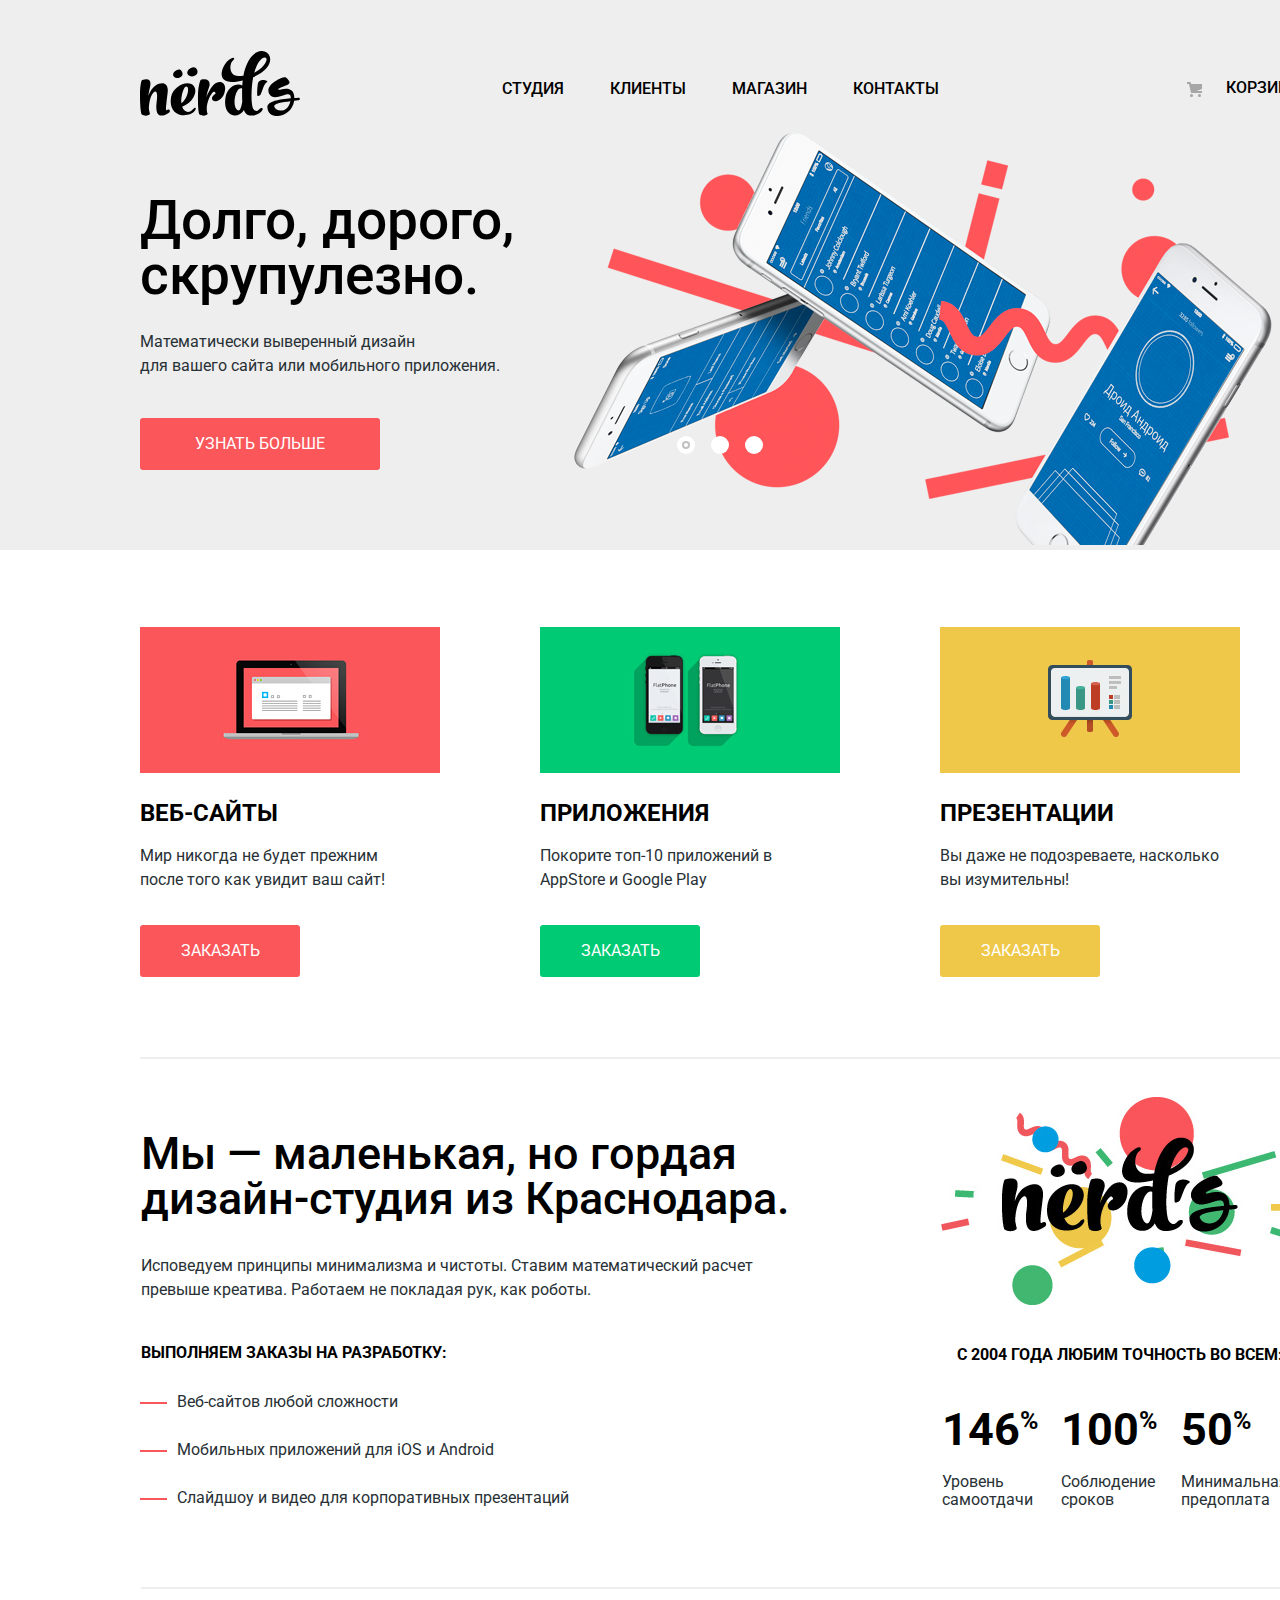
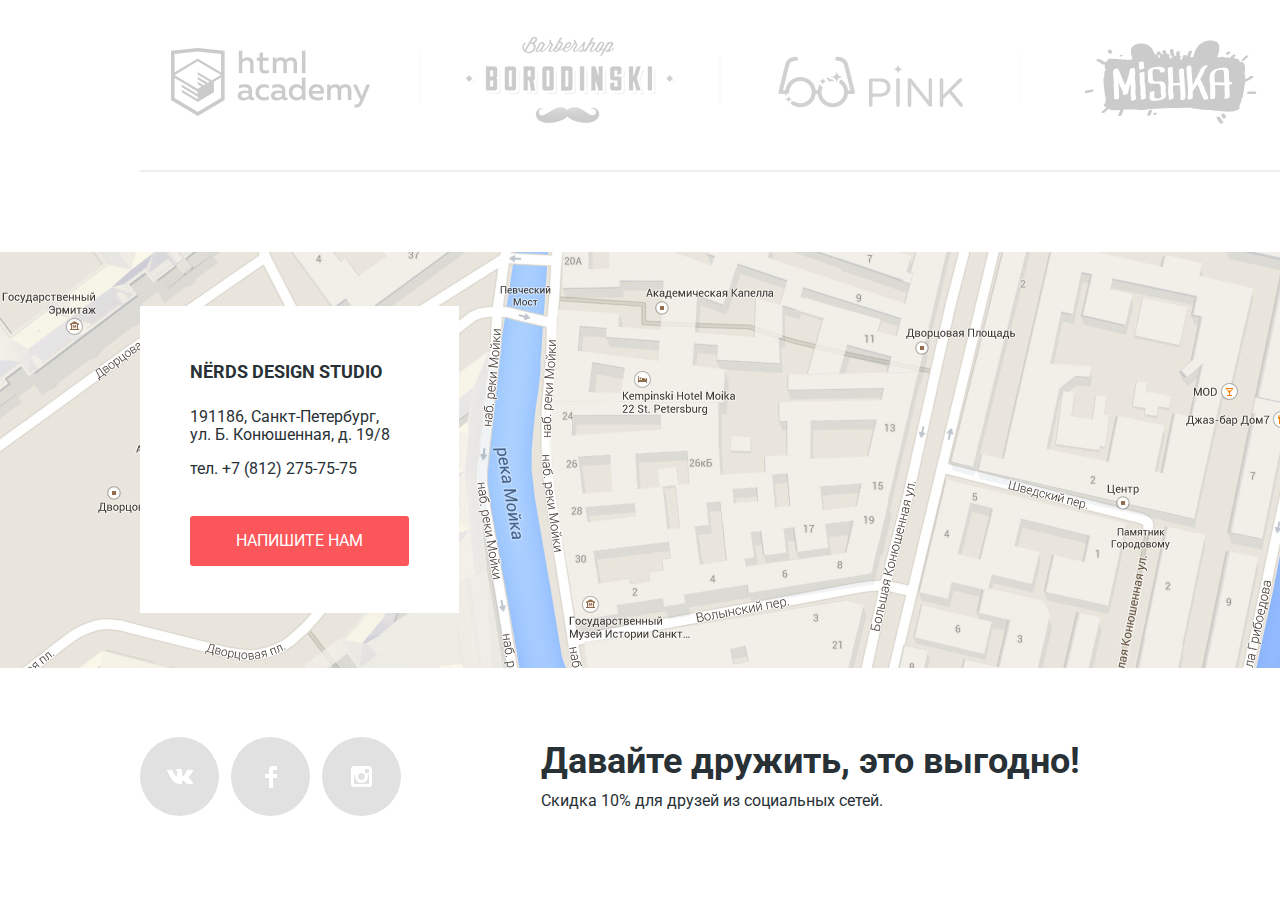
==== commit f72a8686: "Изменения после 1 проверки на защите" ====
--- a/index.html
+++ b/index.html
@@ -19,9 +19,7 @@
           <li><a class="site-navigation-item" href="shop.html">Магазин</a></li>
           <li><a class="site-navigation-item" href="contacts.html">Контакты</a></li>
         </ul>
-        <ul class="user-navigation">
-          <li><a class="user-navigation-item" href="basket.html">Корзина</a></li>
-        </ul>
+        <a class="user-navigation-item" href="basket.html">Корзина</a>
       </nav>
     </header>
     <main>
@@ -143,7 +141,7 @@
       </section>
       <section class="map">
         <h2 class="visually-hidden">Наше расположение</h2>
-        <iframe src="https://www.google.com/maps/embed?pb=!1m18!1m12!1m3!1d1998.6037872533216!2d30.320858716006118!3d59.93871648187625!2m3!1f0!2f0!3f0!3m2!1i1024!2i768!4f13.1!3m3!1m2!1s0x4696310fca145cc1%3A0x42b32648d8238007!2z0JHQvtC70YzRiNCw0Y8g0JrQvtC90Y7RiNC10L3QvdCw0Y8g0YPQuy4sIDE5LzgsINCh0LDQvdC60YIt0J_QtdGC0LXRgNCx0YPRgNCzLCAxOTExODY!5e0!3m2!1sru!2sru!4v1552341875978" width="100%" height="416" style="border:0" allowfullscreen></iframe>
+        <iframe class="map-interactive" src="https://www.google.com/maps/embed?pb=!1m18!1m12!1m3!1d1998.6037872533216!2d30.320858716006118!3d59.93871648187625!2m3!1f0!2f0!3f0!3m2!1i1024!2i768!4f13.1!3m3!1m2!1s0x4696310fca145cc1%3A0x42b32648d8238007!2z0JHQvtC70YzRiNCw0Y8g0JrQvtC90Y7RiNC10L3QvdCw0Y8g0YPQuy4sIDE5LzgsINCh0LDQvdC60YIt0J_QtdGC0LXRgNCx0YPRgNCzLCAxOTExODY!5e0!3m2!1sru!2sru!4v1552341875978" width="1440" height="416" style="border:0" allowfullscreen></iframe>
         <div class="main-container">
           <div class="address">
             <b>NЁRDS DESIGN STUDIO</b>
@@ -172,7 +170,7 @@
         </form>
       </section>
     </main>
-    <footer class=" main-footer main-container">
+    <footer class="main-footer main-container">
       <ul class="social-footer">
         <li><a class="social-button vk" href=#><span class="visually-hidden">Вконтакте</span></a></li>
         <li><a class="social-button fb" href=#><span class="visually-hidden">Фэйсбук</span></a></li>
@@ -182,7 +180,7 @@
         <b>Давайте дружить, это выгодно!</b>
         <p>Скидка 10% для друзей из социальных сетей.</p>
       </div>
-      <script src="./js/script.js"></script>
     </footer>
+    <script src="./js/script.min.js"></script>
   </body>
 </html>
--- a/css/style.css
+++ b/css/style.css
@@ -1,16 +1,19 @@
 body {
-  font-family: 'Roboto', Arial, sans-serif;
+  font-family: "Roboto", Arial, sans-serif;
   font-size: 16px;
   font-weight: normal;
   line-height: 24px;
+  min-width: 1440px;
   margin: 0;
   padding: 0;
+  margin-left: auto;
+  margin-right: auto;
   color: #283136;
 }
 
 .visually-hidden:not(:focus):not(:active),
-input[type='checkbox'].visually-hidden,
-input[type='radio'].visually-hidden {
+input[type="checkbox"].visually-hidden,
+input[type="radio"].visually-hidden {
   position: absolute;
   overflow: hidden;
   clip: rect(0 0 0 0);
@@ -56,8 +59,7 @@
           box-sizing: border-box
 }
 
-.site-navigation,
-.user-navigation {
+.site-navigation {
   list-style: none;
   margin: 0;
   display: -webkit-box;
@@ -78,10 +80,6 @@
           box-sizing: border-box;
 }
 
-.user-navigation {
-  max-width: 109px;
-}
-
 .site-navigation-item,
 .user-navigation-item {
   color: #000000;
@@ -93,22 +91,17 @@
   padding: 0 22px 0 24px;
 }
 
-.user-navigation li {
-  padding: 0;
-  -ms-flex-item-align: center;
-      -ms-grid-row-align: center;
-      align-self: center;
-}
-
 .user-navigation-item {
   position: relative;
+  max-width: 76px;
   padding-left: 30px;
+  padding: 22px 0px 22px 29px;
 }
 
 .user-navigation-item::before {
   content: "";
   position: absolute;
-  top: 2px;
+  top: 31px;
   left: -10px;
   width:15px;
   height: 15px;
@@ -223,6 +216,7 @@
 .slider-controls label {
   position: relative;
   display: inline-block;
+  vertical-align: middle;
   width: 18px;
   height: 18px;
   padding: 8px;
@@ -612,6 +606,7 @@
 .map {
   position: relative;
   width: 100%;
+  height: 416px;
   padding-top: 80px;
   background: url(../img/map.jpg) no-repeat 50% 80px;
 }
@@ -667,7 +662,7 @@
   width: 1440px;
   -webkit-box-sizing: border-box;
           box-sizing: border-box;
-  padding: 62px 140px;
+  padding: 69px 140px;
 }
 
 .social-footer {
@@ -749,7 +744,7 @@
   line-height: 18px;
   -webkit-box-sizing: border-box;
           box-sizing: border-box;
-  padding: 65px 100px 84px 100px;
+  padding: 63px 100px 84px 100px;
   -webkit-box-shadow: 0px 20px 40px 0 rgba(0, 1, 1, 0.75);
           box-shadow: 0px 20px 40px 0 rgba(0, 1, 1, 0.75);
   background-color: #ffffff;
@@ -1041,7 +1036,7 @@
 
 .photo-price {
   width: 200px;
-  padding: 17px 61px;
+  padding: 17px 60px;
   margin-top: 11px;
   color: #ffffff;
   border-radius: 3px;
@@ -1051,6 +1046,7 @@
   background-color: #fb565a;
   overflow-wrap: break-word;
   word-wrap: break-word;
+  text-transform: uppercase;
 }
 
 .photo-price:hover {
@@ -1261,6 +1257,7 @@
 
 .price-controls label {
   display: inline-block;
+  vertical-align: middle;
   width: 50%;
 
   font-size: 16px;
@@ -1360,7 +1357,7 @@
 }
 
 .network {
-  margin-bottom: 15px;
+  margin-bottom: 22px;
 }
 
 #slider-id + label::before,
@@ -1503,6 +1500,10 @@
 
 .form-show {
   display: block;
+  -webkit-animation-name: appearance;
+          animation-name: appearance;
+  -webkit-animation-duration: 1s;
+          animation-duration: 1s;
 }
 
 .form-error {
@@ -1512,10 +1513,57 @@
           animation-duration: 1s;
 }
 
-@keyframes shake {
+@-webkit-keyframes appearance {
+  0% {
+    -webkit-transform: translate(-50%, -295px);
+            transform: translate(-50%, -295px);
+  }
+
+  70% {
+    -webkit-transform: translate(-50%, 30px);
+            transform: translate(-50%, 30px);
+  }
+
+  90% {
+    -webkit-transform: translate(-50%, -10px);
+            transform: translate(-50%, -10px);
+  }
+
+  100% {
+    -webkit-transform: translate(-50%, 0);
+            transform: translate(-50%, 0);
+  }
+
+}
+
+@keyframes appearance {
+  0% {
+    -webkit-transform: translate(-50%, -295px);
+            transform: translate(-50%, -295px);
+  }
+
+  70% {
+    -webkit-transform: translate(-50%, 30px);
+            transform: translate(-50%, 30px);
+  }
+
+  90% {
+    -webkit-transform: translate(-50%, -10px);
+            transform: translate(-50%, -10px);
+  }
+
+  100% {
+    -webkit-transform: translate(-50%, 0);
+            transform: translate(-50%, 0);
+  }
+
+}
+
+@-webkit-keyframes shake {
   0%,
   100% {
-    transform: translateX(-50%);
+    -webkit-transform: translateX(-50%);
+            transform: translateX(-50%);
   }
 
   10%,
@@ -1523,14 +1571,41 @@
   50%,
   70%,
   90% {
-    transform: translateX(-490px);
+    -webkit-transform: translateX(-490px);
+            transform: translateX(-490px);
   }
 
   20%,
   40%,
   60%,
   80% {
-    transform: translateX(-470px);
+    -webkit-transform: translateX(-470px);
+            transform: translateX(-470px);
+  }
+}
+
+@keyframes shake {
+  0%,
+  100% {
+    -webkit-transform: translateX(-50%);
+            transform: translateX(-50%);
+  }
+
+  10%,
+  30%,
+  50%,
+  70%,
+  90% {
+    -webkit-transform: translateX(-490px);
+            transform: translateX(-490px);
+  }
+
+  20%,
+  40%,
+  60%,
+  80% {
+    -webkit-transform: translateX(-470px);
+            transform: translateX(-470px);
   }
 }
 
